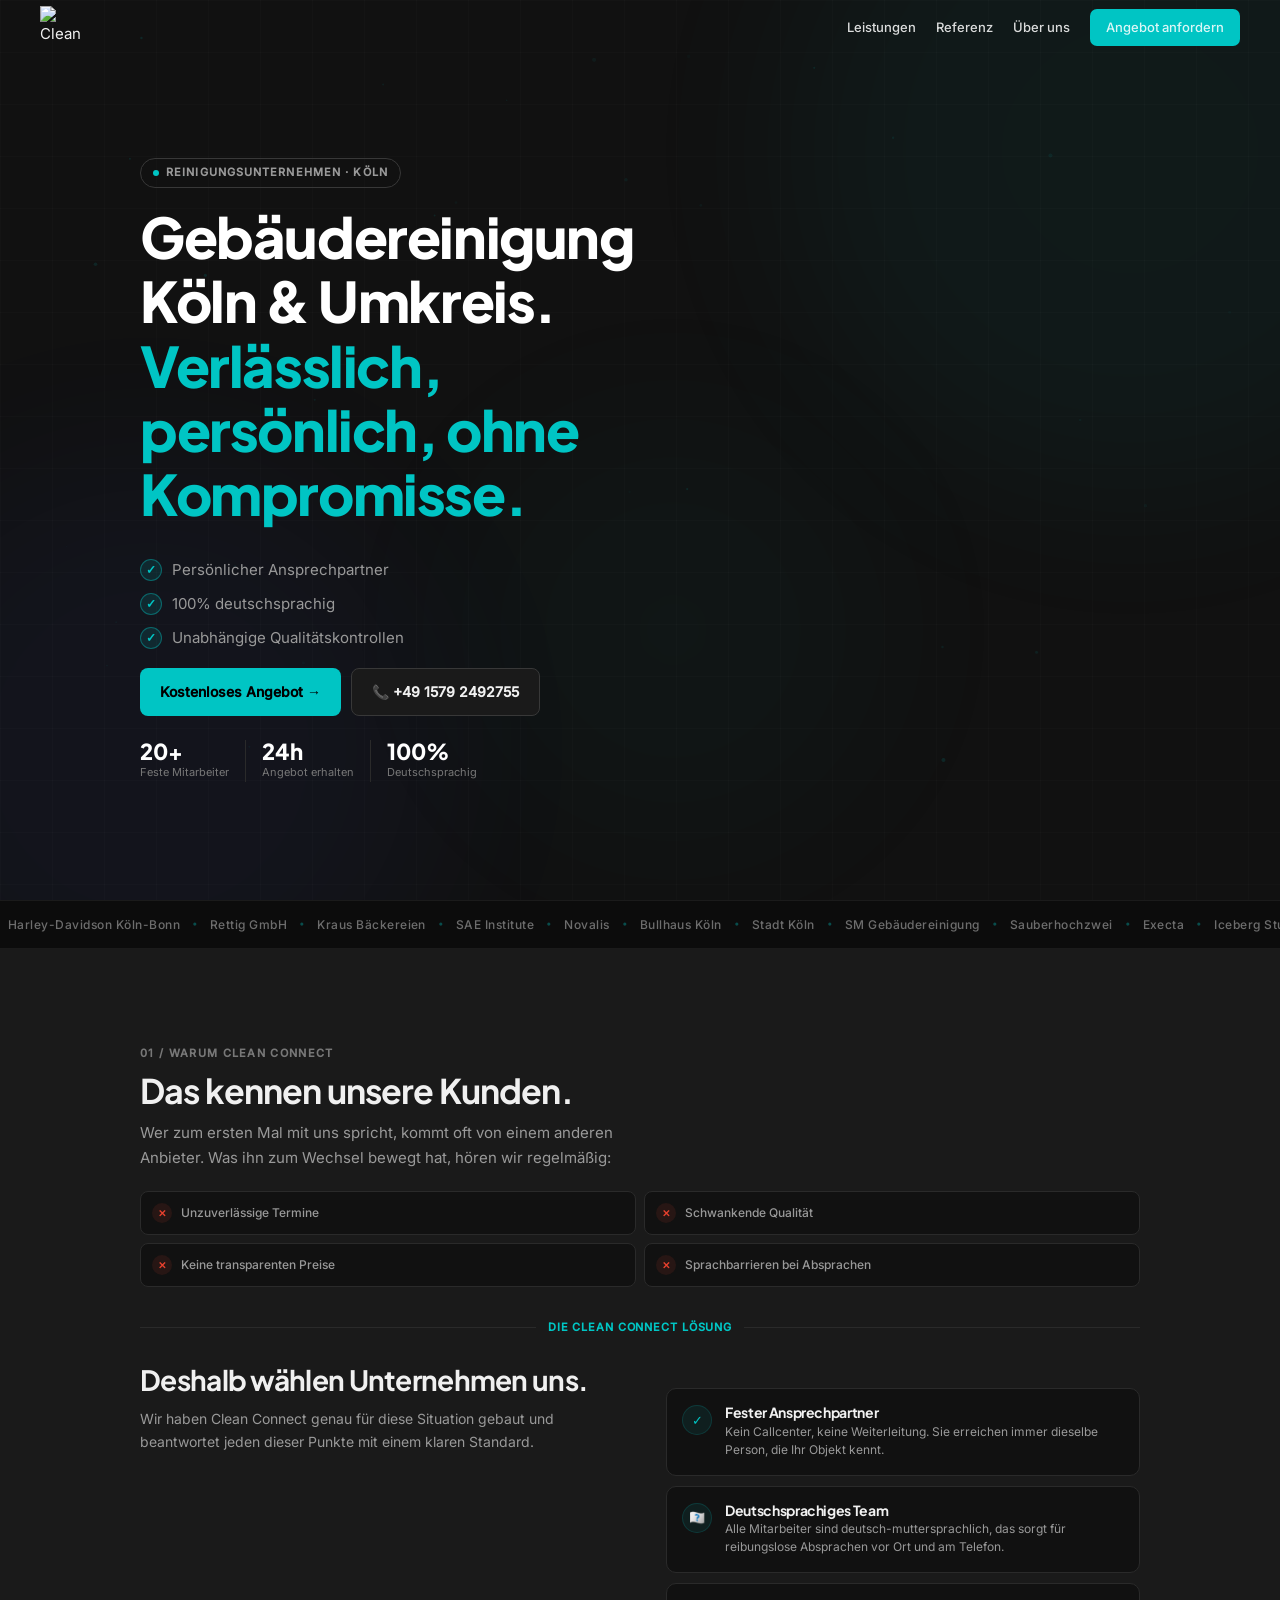
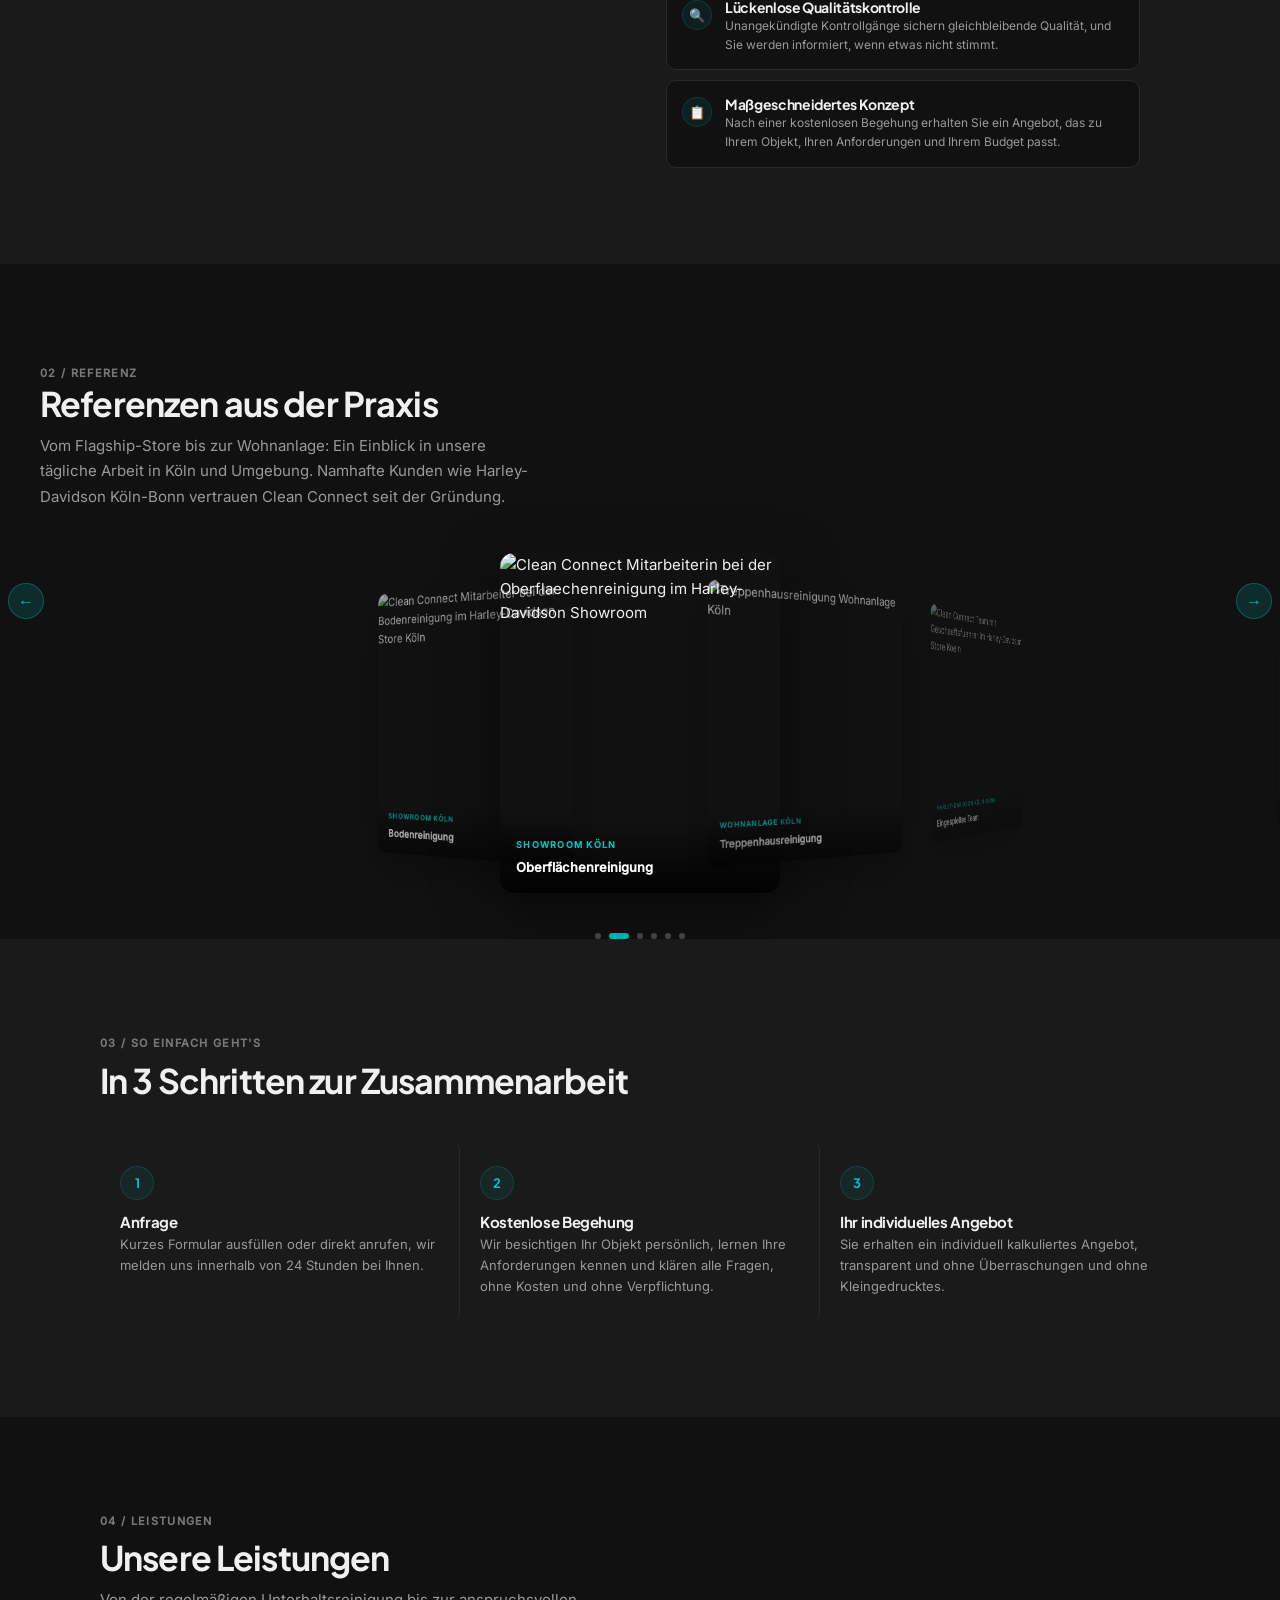
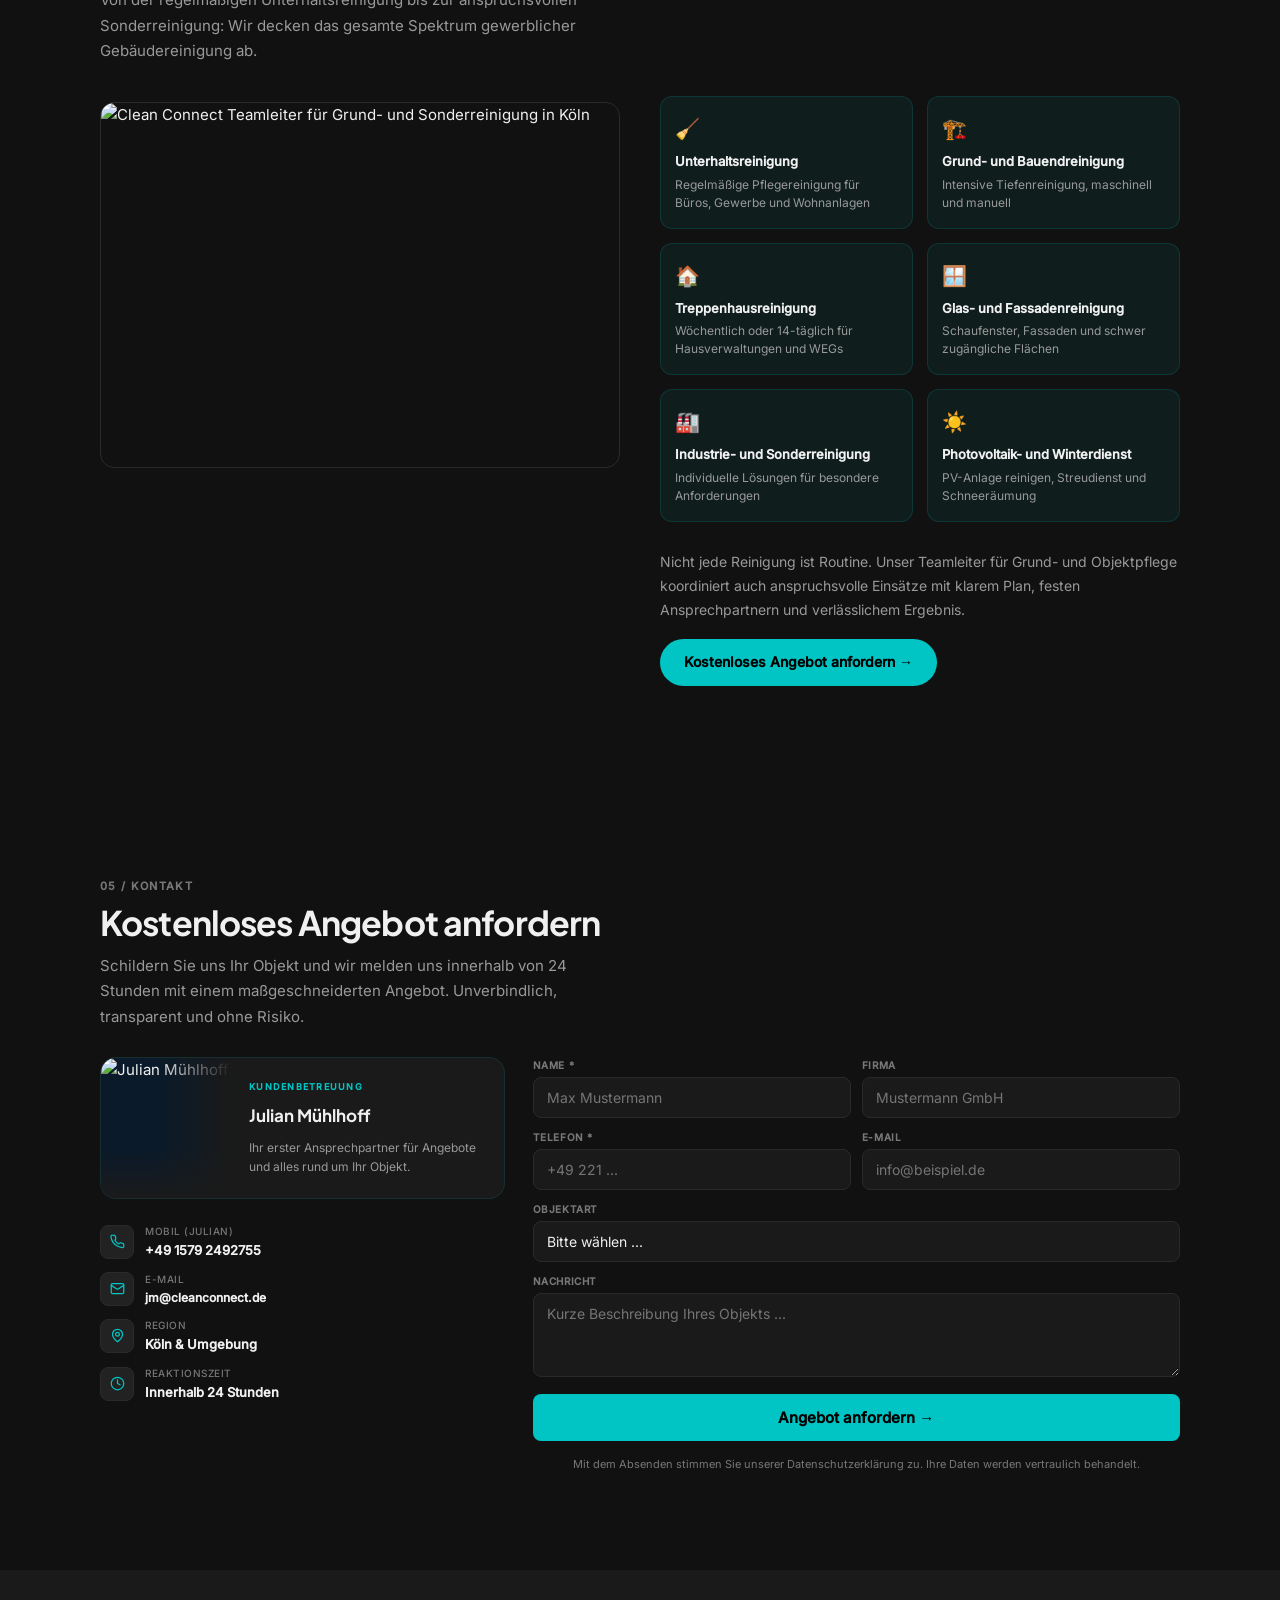
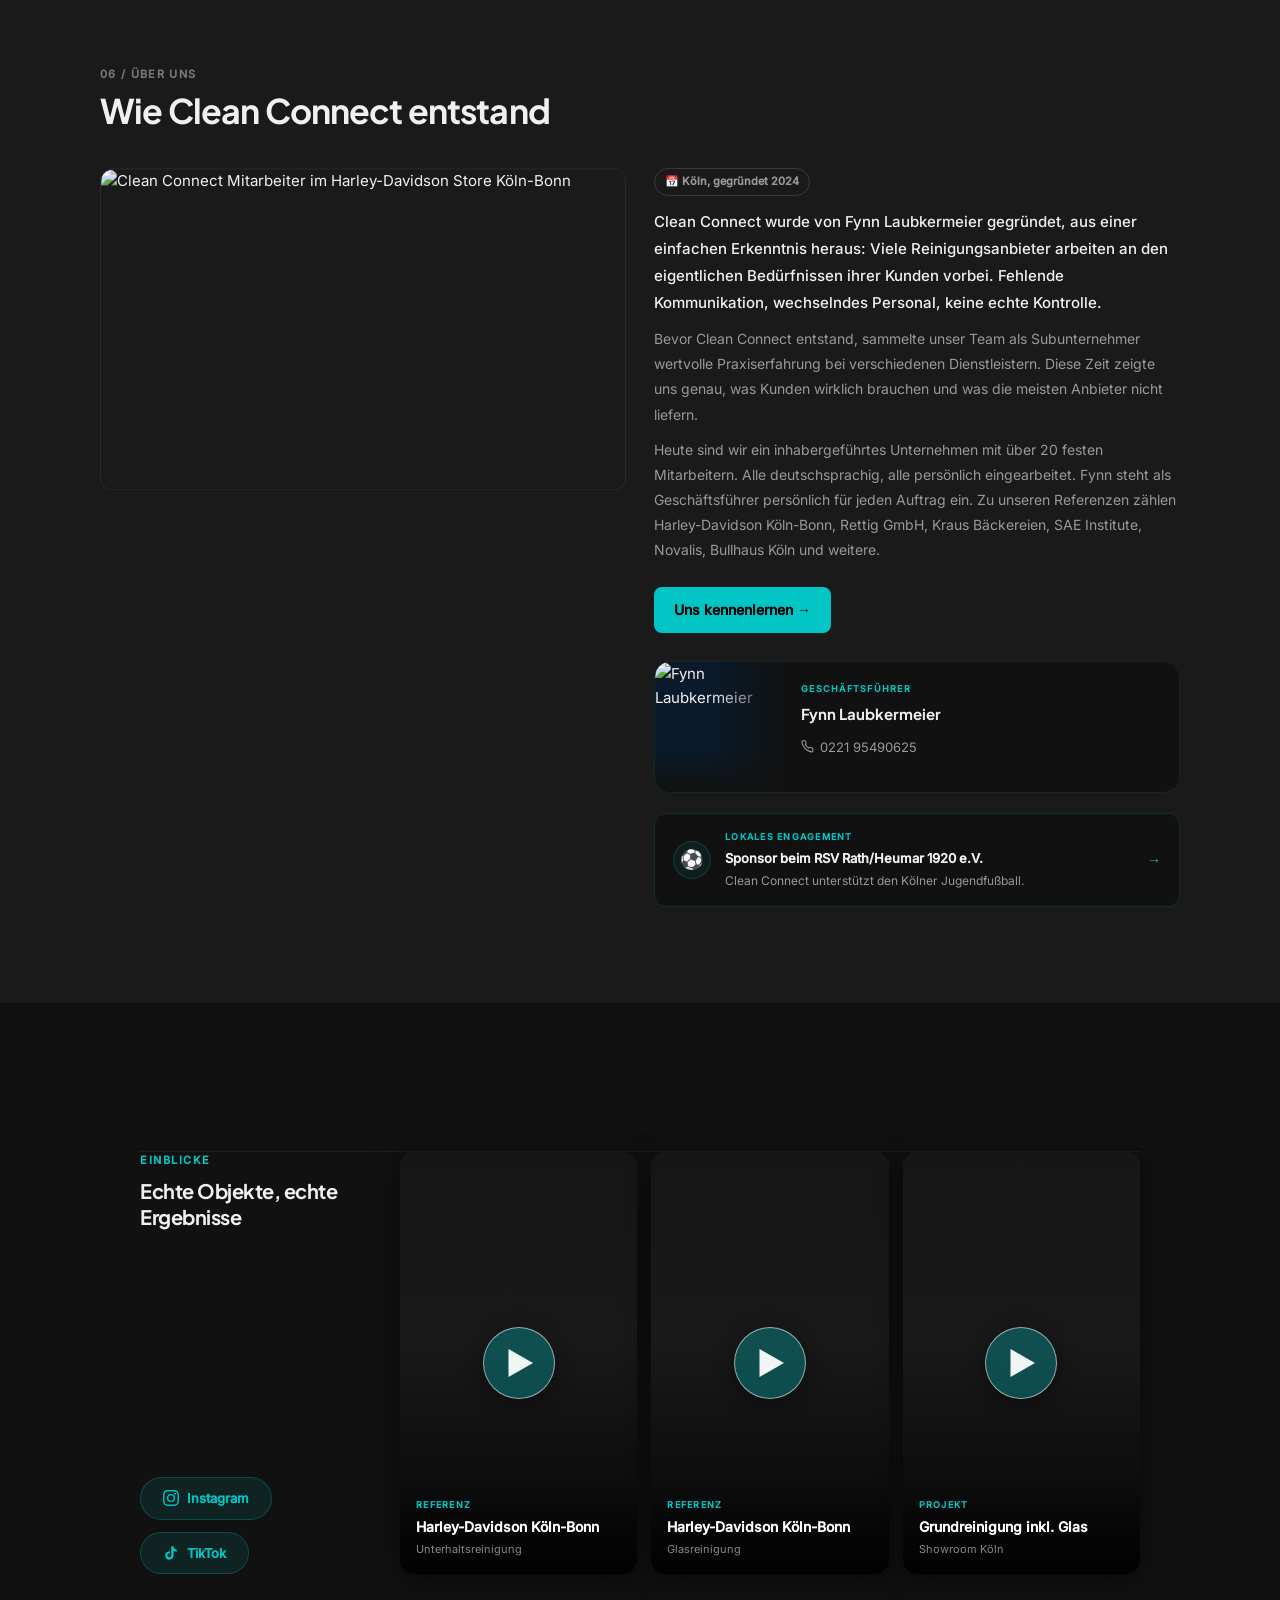
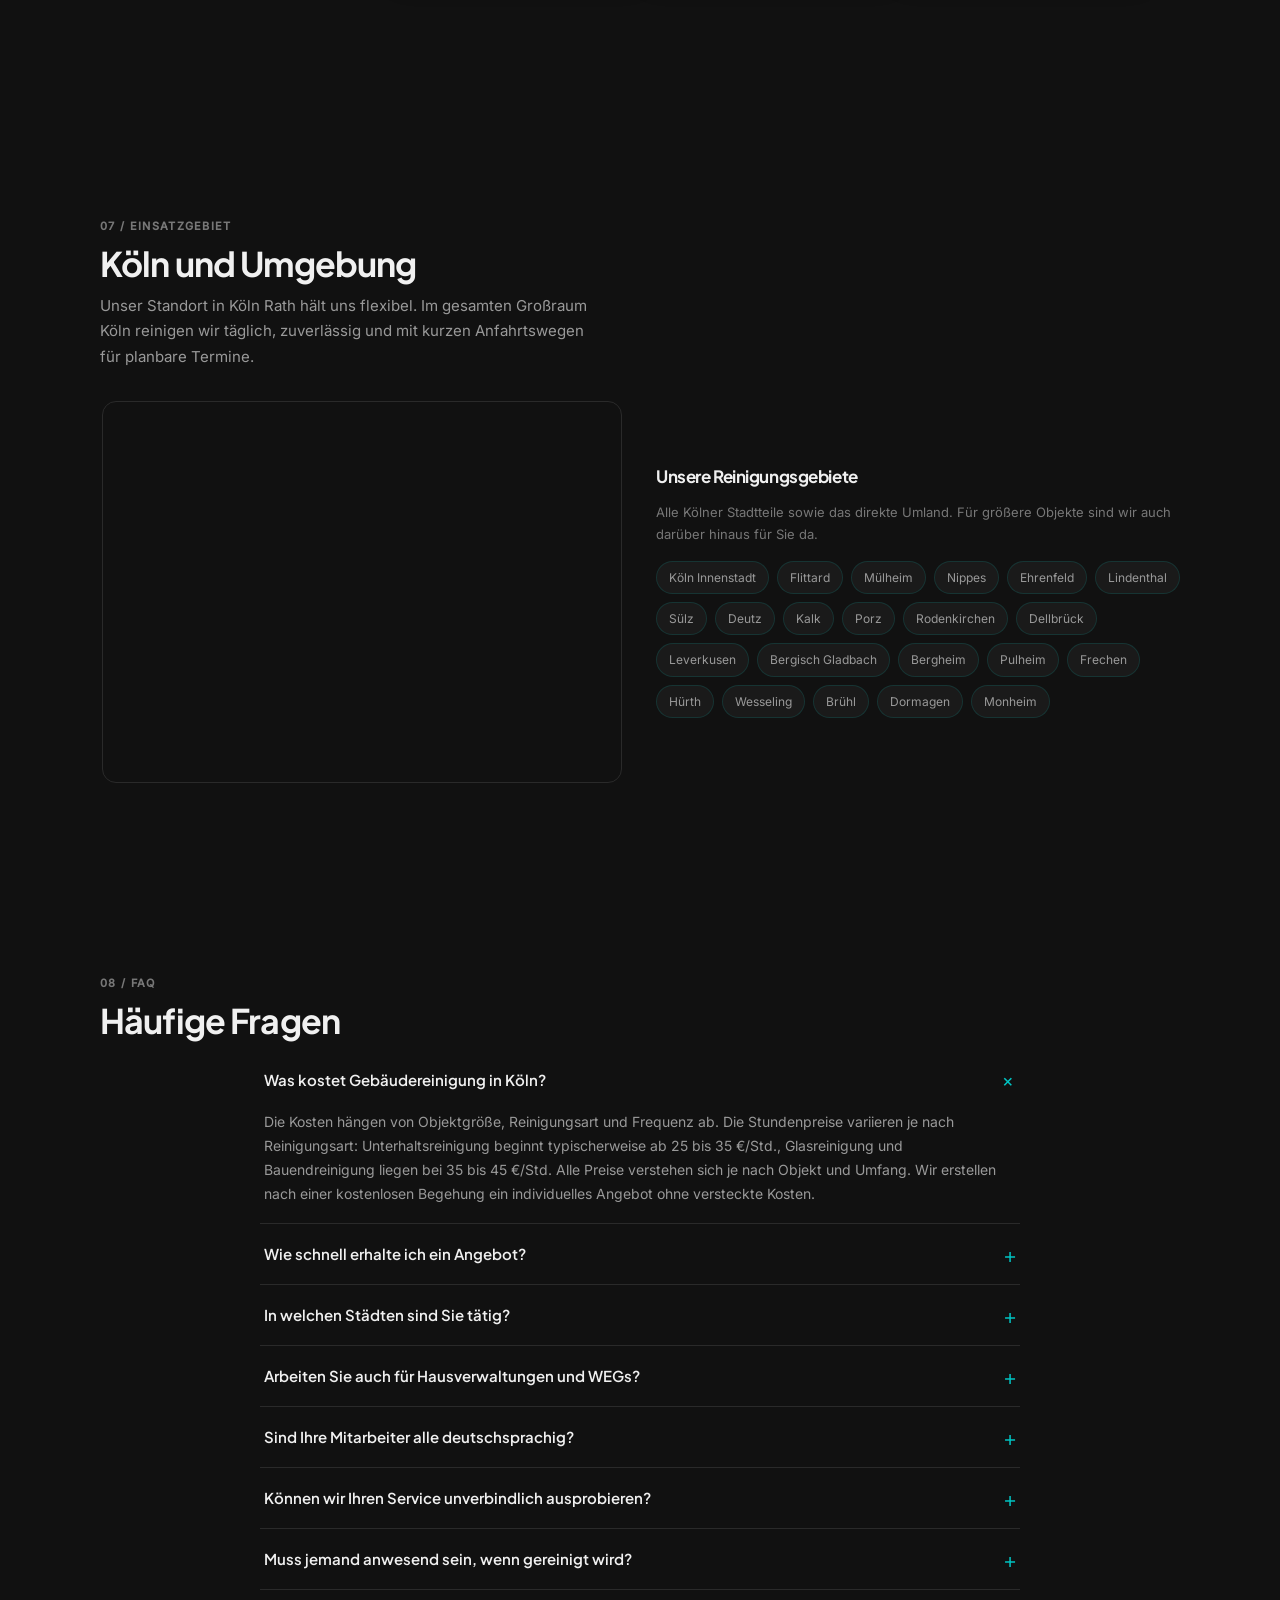
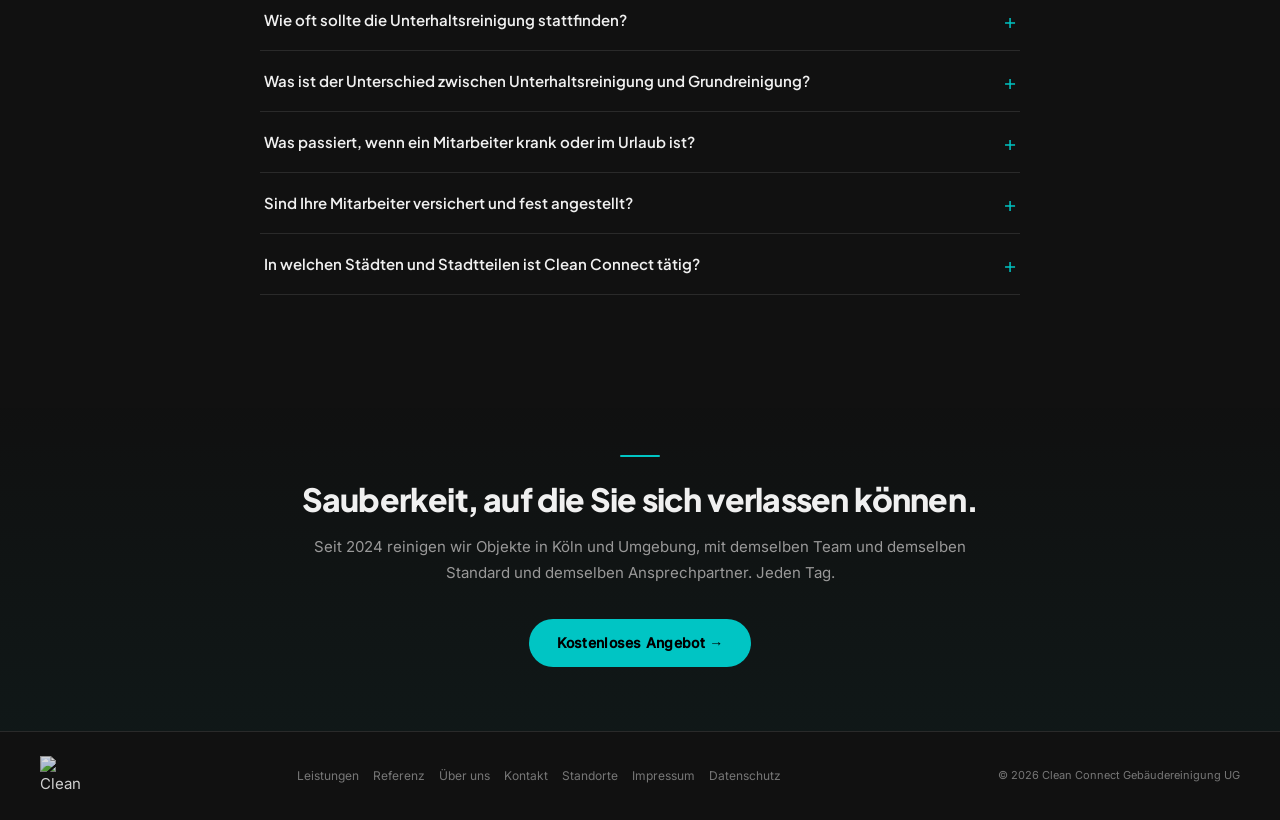
==== index.html @ c80fb4c4 "DSGVO-Fixes: Adressen, E-Mails, Google Fonts lokal, Maps, Cookie-Banner - Adresse vereinheitlicht: F" ====
<!DOCTYPE html>
<html lang="de-DE">
<head>
<meta charset="UTF-8">
<link rel="icon" type="image/x-icon" href="favicon.ico">
<link rel="icon" type="image/png" sizes="16x16" href="favicon-16x16.png">
<link rel="icon" type="image/png" sizes="32x32" href="favicon-32x32.png">
<link rel="icon" type="image/png" sizes="48x48" href="favicon-48x48.png">
<link rel="apple-touch-icon" sizes="180x180" href="apple-touch-icon.png">
<meta name="viewport" content="width=device-width, initial-scale=1.0, viewport-fit=cover">
<meta name="description" content="Gebäudereinigung in Köln und NRW für Hausverwaltungen, Büros und Gewerbeobjekte. Fester Ansprechpartner, 20+ Mitarbeiter, kostenloses Angebot in 24h.">
<meta name="keywords" content="Gebäudereinigung Köln, Reinigungsunternehmen NRW, Büroreinigung Köln, Hausverwaltung Reinigung, Treppenhausreinigung, Grundreinigung Köln, gewerbliche Reinigung NRW">
<script type="application/ld+json">
{
  "@context": "https://schema.org",
  "@graph": [
    {
      "@type": "LocalBusiness",
      "@id": "https://cleanconnect.de/#business",
      "name": "Clean Connect Gebäudereinigung UG",
      "alternateName": "Clean Connect Reinigungsdienst",
      "legalName": "Clean Connect Gebäudereinigung UG (haftungsbeschränkt)",
      "description": "Professionelle gewerbliche Gebäudereinigung in Köln und Umgebung. Spezialisiert auf Unterhaltsreinigung, Glasreinigung, Treppenhausreinigung und Grundreinigung für Hausverwaltungen, Büros und Gewerbeobjekte. 20+ deutschsprachige Mitarbeiter, persönlicher Ansprechpartner, dokumentierte Qualitätskontrolle.",
      "url": "https://cleanconnect.de/",
      "telephone": "+49-221-95490625",
      "email": "info@cleanconnect.de",
      "vatID": "DE369309039",
      "taxID": "218/5706/1994",
      "leiCode": "HRB 119725",
      "address": {
        "@type": "PostalAddress",
        "streetAddress": "Forststraße 33B",
        "addressLocality": "Köln",
        "postalCode": "51107",
        "addressRegion": "Nordrhein-Westfalen",
        "addressCountry": "DE"
      },
      "geo": {
        "@type": "GeoCoordinates",
        "latitude": 50.9333,
        "longitude": 7.0333
      },
      "areaServed": [
        {"@type": "City", "name": "Köln"},
        {"@type": "City", "name": "Leverkusen"},
        {"@type": "City", "name": "Pulheim"},
        {"@type": "City", "name": "Frechen"},
        {"@type": "City", "name": "Hürth"},
        {"@type": "City", "name": "Brühl"},
        {"@type": "City", "name": "Wesseling"},
        {"@type": "City", "name": "Bergisch Gladbach"},
        {"@type": "City", "name": "Troisdorf"},
        {"@type": "City", "name": "Bergheim"},
        {"@type": "City", "name": "Wuppertal"}
      ],
      "openingHoursSpecification": [
        {
          "@type": "OpeningHoursSpecification",
          "dayOfWeek": ["Monday","Tuesday","Wednesday","Thursday","Friday"],
          "opens": "07:00",
          "closes": "18:00"
        }
      ],
      "priceRange": "€€",
      "currenciesAccepted": "EUR",
      "paymentAccepted": "Rechnung, Überweisung",
      "founder": {
        "@type": "Person",
        "name": "Fynn Laubkermeier",
        "jobTitle": "Geschäftsführer"
      },
      "employee": {
        "@type": "Person",
        "name": "Julian Mühlhoff",
        "jobTitle": "Kundenbetreuung"
      },
      "numberOfEmployees": {"@type": "QuantitativeValue", "value": 20},
      "foundingDate": "2024",
      "hasOfferCatalog": {
        "@type": "OfferCatalog",
        "name": "Leistungen",
        "itemListElement": [
          {"@type": "Offer", "itemOffered": {"@type": "Service", "name": "Unterhaltsreinigung", "description": "Regelmäßige Pflegereinigung für Büros, Gewerbe und Wohnanlagen"}},
          {"@type": "Offer", "itemOffered": {"@type": "Service", "name": "Glasreinigung", "description": "Professionelle Fenster- und Glasreinigung für Showrooms und Büros"}},
          {"@type": "Offer", "itemOffered": {"@type": "Service", "name": "Treppenhausreinigung", "description": "Zuverlässige Treppenhausreinigung für Hausverwaltungen und WEGs"}},
          {"@type": "Offer", "itemOffered": {"@type": "Service", "name": "Grundreinigung", "description": "Intensive Tiefenreinigung für Böden und schwer erreichbare Bereiche"}},
          {"@type": "Offer", "itemOffered": {"@type": "Service", "name": "Bauendreinigung", "description": "Professionelle Bauabschlussreinigung nach Renovierungsarbeiten"}},
          {"@type": "Offer", "itemOffered": {"@type": "Service", "name": "Winterdienst", "description": "Pünktliche Schneeräumung und Streuung für Gehwege und Parkplätze"}}
        ]
      },
      "sameAs": [
        "https://www.instagram.com/cleanconnect_koeln/"
      ],
      "keywords": "Gebäudereinigung Köln, Unterhaltsreinigung Köln, Glasreinigung Köln, Treppenhausreinigung Köln, Reinigungsunternehmen Köln, Büroreinigung Köln, Grundreinigung Köln, Hausverwaltung Reinigung Köln"
    },
    {
      "@type": "WebSite",
      "@id": "https://cleanconnect.de/#website",
      "url": "https://cleanconnect.de/",
      "name": "Clean Connect Gebäudereinigung",
      "description": "Professionelle Gebäudereinigung in Köln und Umgebung",
      "publisher": {"@id": "https://cleanconnect.de/#business"},
      "inLanguage": "de-DE"
    }
  ]
}
</script>

  <title>Gebäudereinigung Köln | Clean Connect</title>
  <meta name="author" content="Clean Connect Gebäudereinigung UG">
  <meta name="robots" content="index, follow, max-image-preview:large, max-snippet:-1, max-video-preview:-1">
  <link rel="canonical" href="https://cleanconnect.de/">

  <meta property="og:type" content="website">
  <meta property="og:url" content="https://cleanconnect.de/">
  <meta property="og:title" content="Gebäudereinigung Köln & Umkreis | Clean Connect">
  <meta property="og:description" content="Professionelle Gebäudereinigung in Köln. Unterhaltsreinigung, Glasreinigung, Treppenhausreinigung. 20+ Mitarbeiter, 100% deutschsprachig. Jetzt kostenloses Angebot anfordern.">
  <meta property="og:locale" content="de_DE">
  <meta property="og:site_name" content="Clean Connect Gebäudereinigung">
  <meta property="og:image" content="https://cleanconnect.de/og-image.jpg">
  <meta property="og:image:width" content="1400">
  <meta property="og:image:height" content="787">

  <meta name="twitter:card" content="summary_large_image">
  <meta name="twitter:title" content="Gebäudereinigung Köln | Clean Connect">
  <meta name="twitter:description" content="Professionelle Gebäudereinigung in Köln & Umkreis. Kostenloses Angebot in 24h.">
  <meta name="twitter:image" content="https://cleanconnect.de/og-image.jpg">

  <meta name="geo.region" content="DE-NW">
  <meta name="geo.placename" content="Köln">
  <meta name="geo.position" content="50.9333;7.0333">
  <meta name="ICBM" content="50.9333, 7.0333">

      <link rel="preconnect" href="https://www.instagram.com">
  <link rel="dns-prefetch" href="https://www.instagram.com">
  <meta name="theme-color" content="#00C5C4">
  <meta name="apple-mobile-web-app-capable" content="yes">
  <meta name="apple-mobile-web-app-status-bar-style" content="black-translucent">
<link rel="stylesheet" href="/fonts/local-fonts.css">
<style>
*,*::before,*::after{box-sizing:border-box;margin:0;padding:0}
:root{
  --bg:#111;--s1:#1a1a1a;--s2:#222;
  --br:#2a2a2a;--br2:#383838;
  --teal:#00C5C4;--tg:rgba(0,197,196,.16);--td:rgba(0,197,196,.08);
  --red:#e8412e;--tx:#f0f0f0;--mu:#777;--mu2:#999;
}
html{scroll-behavior:smooth;-webkit-text-size-adjust:100%}
body{background:#111;color:var(--tx);font-family:'Inter',sans-serif;font-size:15px;line-height:1.6;overflow-x:hidden}
h1,h2,h3,h4{font-family:'Plus Jakarta Sans',sans-serif;line-height:1.15;letter-spacing:-.025em}
a{color:inherit;text-decoration:none} img{display:block;max-width:100%}
button{cursor:pointer;font-family:inherit;border:none}

/* ══ ANIMATED BACKGROUND ════════════ */
.bg-canvas{position:fixed;inset:0;pointer-events:none;z-index:0;overflow:hidden}
.blob{position:absolute;border-radius:50%;filter:blur(90px);opacity:.05;will-change:transform}
.blob1{width:700px;height:700px;background:var(--teal);top:-200px;right:-200px;animation:blob1move 22s ease-in-out infinite}
.blob2{width:600px;height:600px;background:#4060ff;bottom:-150px;left:-150px;animation:blob1move 28s ease-in-out infinite reverse;animation-delay:-10s}
.blob3{width:450px;height:450px;background:var(--teal);top:45%;left:35%;animation:blob1move 19s ease-in-out infinite;animation-delay:-6s;opacity:.03}
@keyframes blob1move{0%,100%{transform:translate(0,0) scale(1)}33%{transform:translate(50px,-40px) scale(1.1)}66%{transform:translate(-30px,50px) scale(.92)}}
/* Scroll-reactive grid */
.bg-grid{position:fixed;inset:0;pointer-events:none;z-index:0;
  background-image:linear-gradient(rgba(255,255,255,.02) 1px,transparent 1px),linear-gradient(90deg,rgba(255,255,255,.02) 1px,transparent 1px);
  background-size:52px 52px;
  will-change:background-position;
  opacity:.8;
  animation:gridFloat 12s ease-in-out infinite}
@keyframes gridFloat{0%,100%{background-position:0 0}50%{background-position:4px 4px}}

/* Canvas particles */
#pcanvas{position:fixed;inset:0;pointer-events:none;z-index:0;opacity:.3}

/* ══ SCROLL PROGRESS ════════════════ */
#prog{position:fixed;top:0;left:0;height:2px;background:var(--teal);width:0%;z-index:400;box-shadow:0 0 8px var(--teal);transition:width .05s}

/* ══ SCROLL ANIMATIONS ══════════════ */
/* Line reveal: text slides up from mask */
.lw{overflow:hidden;display:block}
.lw>*{display:block;transform:translateY(110%);transition:transform .9s cubic-bezier(.16,1,.3,1)}
.lw.in>*{transform:translateY(0)}
.lw.in>*:nth-child(2){transition-delay:.08s}

/* Fade up */
.fu{opacity:1;transform:none;transition:opacity .7s cubic-bezier(.16,1,.3,1),transform .7s cubic-bezier(.16,1,.3,1)}
.fu.in{opacity:1;transform:none}
.fu.d1{transition-delay:.1s}.fu.d2{transition-delay:.2s}.fu.d3{transition-delay:.3s}.fu.d4{transition-delay:.4s}
/* Fallback: wenn JS nicht lädt, alles sichtbar */
@media(prefers-reduced-motion:reduce){.fu,.fl,.fr2,.fsc,.stg>*,.word-reveal .word{opacity:1!important;transform:none!important}}

/* Slide from sides */
.fl{opacity:1;transform:none;transition:opacity .8s cubic-bezier(.16,1,.3,1),transform .8s cubic-bezier(.16,1,.3,1)}
.fr2{opacity:1;transform:none;transition:opacity .8s cubic-bezier(.16,1,.3,1),transform .8s cubic-bezier(.16,1,.3,1)}
.fl.in,.fr2.in{opacity:1;transform:none}
.fr2.d1{transition-delay:.12s}

/* Scale in */
.fsc{opacity:1;transform:none;transition:opacity .7s ease,transform .7s cubic-bezier(.16,1,.3,1)}
.fsc.in{opacity:1;transform:scale(1)}

/* Clip-path reveal (bottom→top) */
.clip-r{clip-path:inset(0 0 100% 0);transition:clip-path .9s cubic-bezier(.16,1,.3,1)}
.clip-r.in{clip-path:inset(0 0 0% 0)}
.clip-r.d1{transition-delay:.1s}.clip-r.d2{transition-delay:.2s}.clip-r.d3{transition-delay:.3s}

/* Stagger grid children */
.stg>*{opacity:1;transform:none;transition:opacity .5s ease,transform .5s ease}
.stg.in>*{opacity:1;transform:none}
.stg.in>*:nth-child(1){transition-delay:.03s}.stg.in>*:nth-child(2){transition-delay:.10s}
.stg.in>*:nth-child(3){transition-delay:.17s}.stg.in>*:nth-child(4){transition-delay:.24s}
.stg.in>*:nth-child(5){transition-delay:.31s}.stg.in>*:nth-child(6){transition-delay:.38s}

/* Word-split headline (JS does the splitting) */
.word-reveal .word{display:inline-block;opacity:1;transform:none;transition:opacity .5s ease,transform .5s cubic-bezier(.16,1,.3,1)}
.word-reveal.in .word{opacity:1;transform:none}

/* Number spin-in for process steps */
@keyframes spinIn{from{transform:rotate(-180deg) scale(.5);opacity:0}to{transform:rotate(0) scale(1);opacity:1}}
.proc-num-anim{animation:spinIn .6s cubic-bezier(.34,1.56,.64,1) both}

/* ══ NAV ════════════════════════════ */
nav{position:fixed;top:0;left:0;right:0;z-index:200;height:56px;padding:0 20px;display:flex;align-items:center;justify-content:space-between;border-bottom:1px solid transparent;transition:background .35s,border-color .35s,backdrop-filter .35s}
nav.s{background:rgba(17,17,17,.93);backdrop-filter:blur(20px);-webkit-backdrop-filter:blur(20px);border-color:var(--br)}
.nl img{height:52px;width:auto}
.nls{display:flex;align-items:center;gap:20px}
.nls a{font-size:13px;font-weight:500;color:rgba(255,255,255,.85);transition:color .2s}
.nls a:hover{color:#fff}
.nc{background:var(--teal);color:#000;font-weight:700;font-size:13px;padding:8px 16px;border-radius:7px;transition:opacity .2s,transform .15s}
.nc:hover{opacity:.88;transform:translateY(-1px)}
.ham{display:none;flex-direction:column;gap:5px;padding:4px}
.ham span{display:block;width:21px;height:2px;background:var(--tx);border-radius:2px;transition:transform .3s,opacity .3s}
.ham.o span:nth-child(1){transform:translateY(7px) rotate(45deg)}
.ham.o span:nth-child(2){opacity:0}
.ham.o span:nth-child(3){transform:translateY(-7px) rotate(-45deg)}
.mm{display:none;position:fixed;inset:0;background:rgba(17,17,17,.98);z-index:199;flex-direction:column;align-items:center;justify-content:center;gap:26px}
.mm.o{display:flex}
.mm a{font-family:'Plus Jakarta Sans',sans-serif;font-size:22px;font-weight:700;color:var(--mu)}
.mm .mc{background:var(--teal);color:#000;padding:12px 30px;border-radius:8px;font-size:16px}
@media(max-width:767px){.nls{display:none}.ham{display:flex}}
@media(min-width:768px){nav{padding:0 40px}.nls{display:flex}.ham{display:none}}

/* ══ HERO ═══════════════════════════ */
.hero{position:relative;z-index:1;min-height:100svh;display:flex;align-items:center;padding-top:56px;overflow:hidden}
.hero-in{max-width:1080px;margin:0 auto;padding:36px 20px 52px;display:grid;gap:36px;width:100%;align-items:center}
.hlabel{display:inline-flex;align-items:center;gap:7px;border:1px solid var(--br2);color:var(--mu2);font-size:11px;font-weight:600;letter-spacing:.1em;text-transform:uppercase;padding:5px 12px;border-radius:100px;margin-bottom:16px}
.hldot{width:6px;height:6px;border-radius:50%;background:var(--teal);animation:pulse 2s ease infinite;flex-shrink:0}
@keyframes pulse{0%,100%{opacity:1;transform:scale(1)}50%{opacity:.3;transform:scale(1.6)}}
.hero-text h1{font-size:clamp(26px,4.8vw,56px);font-weight:800;color:#fff;margin-bottom:14px;max-width:560px}
.hero-text h1 em{font-style:normal;color:var(--teal)}
.hero-text p{font-size:clamp(14px,1.5vw,16px);color:var(--mu2);max-width:440px;margin-bottom:24px;line-height:1.75}
.hbtns{display:flex;gap:10px;flex-wrap:wrap}
.hchecks{display:flex;flex-direction:column;gap:10px;margin:18px 0}
.hcheck{display:flex;align-items:center;gap:10px;font-size:15px;color:var(--mu2)}
.hcheck-ic{display:flex;align-items:center;justify-content:center;width:22px;height:22px;min-width:22px;border-radius:50%;background:rgba(0,197,196,.12);border:1px solid rgba(0,197,196,.4);color:#00c5c4;font-size:12px;font-weight:700}
.btn{display:inline-flex;align-items:center;gap:7px;font-family:inherit;font-weight:600;font-size:14px;padding:12px 20px;border-radius:8px;border:none;transition:transform .2s,opacity .2s,box-shadow .2s}
.btn:active{transform:scale(.97)}
.btn-p{background:var(--teal);color:#000}
.btn-p:hover{transform:translateY(-1px);box-shadow:0 6px 24px rgba(0,197,196,.3)}
.btn-g{background:var(--s1);color:var(--tx);border:1px solid var(--br2)}
.btn-g:hover{background:var(--s2)}
.hstats{display:flex;gap:0;margin-top:24px}
.hstat{padding:0 16px 0 0;margin:0 16px 0 0;border-right:1px solid var(--br)}
.hstat:last-child{border:none;margin:0}
.hstat-n{font-family:'Plus Jakarta Sans',sans-serif;font-size:22px;font-weight:800;color:#fff;line-height:1}
.hstat-l{font-size:11px;color:var(--mu);margin-top:2px}
.hphoto{border-radius:14px;overflow:hidden;border:1px solid var(--br);position:relative;will-change:transform}
.hphoto::after{content:"";position:absolute;inset:0;background:linear-gradient(160deg,rgba(17,17,17,.15) 0%,rgba(17,17,17,.05) 40%,rgba(17,17,17,.55) 100%);pointer-events:none;z-index:1}
.hphoto img{width:100%;display:block;height:260px;object-fit:cover;object-position:center 40%;transition:transform .8s cubic-bezier(.16,1,.3,1)}
.hphoto:hover img{transform:scale(1.02)}
.hptag{position:absolute;bottom:12px;left:12px;z-index:2;background:rgba(17,17,17,.82);backdrop-filter:blur(8px);border:1px solid var(--br2);border-radius:100px;padding:5px 11px;font-size:11px;font-weight:600;color:var(--mu2)}
@media(min-width:768px){.hero-in{grid-template-columns:1fr 1fr;padding:56px 40px 72px}.hphoto img{height:500px;object-position:center 22%}}

/* ══ TRUST ══════════════════════════ */
.trust{position:relative;z-index:1;border-top:1px solid var(--br);border-bottom:1px solid var(--br);background:var(--s1);padding:14px 20px;display:flex;align-items:center;gap:14px;overflow-x:auto;white-space:nowrap}
.trust::-webkit-scrollbar{display:none}
.tl{font-size:10px;font-weight:600;letter-spacing:.1em;text-transform:uppercase;color:var(--mu);flex-shrink:0}
.tsep{width:1px;height:14px;background:var(--br2);flex-shrink:0}
.ti{display:inline-flex;align-items:center;gap:7px;flex-shrink:0;font-size:12px;font-weight:500;color:var(--mu2)}
.ti::before{content:'';width:5px;height:5px;border-radius:50%;background:var(--teal);flex-shrink:0}

/* ══ SECTIONS ═══════════════════════ */
.sec{position:relative;z-index:1;padding:76px 20px}
.wrap{max-width:1080px;margin:0 auto}
.snum{font-size:11px;font-weight:600;letter-spacing:.12em;text-transform:uppercase;color:var(--mu);margin-bottom:8px}
.sh{font-size:clamp(22px,3vw,34px);font-weight:700;margin-bottom:10px}
.sp{font-size:15px;color:var(--mu2);max-width:500px;line-height:1.7}
@media(min-width:768px){.sec{padding:96px 40px}}

/* ── FAQ ══════════════════════════════════ */
.faq-list{display:flex;flex-direction:column;gap:0}
.faq-item{border-bottom:1px solid var(--br);padding:0}
.faq-item summary{padding:18px 4px;font-family:'Plus Jakarta Sans',sans-serif;font-size:15px;font-weight:600;cursor:pointer;list-style:none;display:flex;justify-content:space-between;align-items:center;gap:16px}
.faq-item summary::after{content:'+';font-size:20px;color:var(--teal);flex-shrink:0;transition:transform .25s;font-weight:300;line-height:1}
.faq-item[open] summary::after{transform:rotate(45deg)}
.faq-item p{padding:0 4px 18px;color:var(--mu2);line-height:1.7;font-size:14px}
.faq-item summary::-webkit-details-marker{display:none}

/* BENTO Lucide icon styling */
.bento{display:grid;grid-template-columns:1fr 1fr;gap:2px;margin-top:32px}
.bc{background:var(--s1);padding:22px 18px;border:1px solid var(--br);position:relative;overflow:hidden;transition:background .25s,border-color .25s,transform .15s}
.bc::after{content:'';position:absolute;top:0;left:0;right:0;height:1px;background:linear-gradient(90deg,var(--teal),transparent);transform:scaleX(0);transform-origin:left;transition:transform .4s cubic-bezier(.16,1,.3,1)}
.bc:hover{background:var(--s2);border-color:var(--br2)}
@media(hover:none){.bc.active{background:var(--s2);border-color:var(--br2)}.bc.active .bc-ico{color:var(--teal);transform:scale(1.08)}}
.bc:hover::after{transform:scaleX(1)}
.bc-n{position:absolute;top:13px;right:13px;font-size:11px;font-weight:600;color:var(--br2);font-family:'Plus Jakarta Sans',sans-serif}
/* Lucide icon in card */
.bc .ic{width:28px;height:28px;stroke:var(--teal);stroke-width:1.6;fill:none;margin-bottom:14px;display:block;transition:transform .3s cubic-bezier(.34,1.56,.64,1)}
.bc:hover .ic{transform:scale(1.15) rotate(-5deg)}
.bc h3{font-size:14px;font-weight:700;margin-bottom:5px}
.bc p{font-size:12px;color:var(--mu);line-height:1.6}
@media(min-width:680px){.bento{grid-template-columns:repeat(3,1fr)}}

/* ══ WARUM ══════════════════════════ */
#warum{background:var(--s1)}
.wi{max-width:1080px;margin:0 auto;padding:76px 20px}
.pain{display:grid;grid-template-columns:1fr 1fr;gap:8px;margin-top:20px;margin-bottom:32px}
.pi2{display:flex;align-items:center;gap:9px;padding:11px;border:1px solid var(--br);border-radius:8px;background:var(--bg);transition:border-color .2s,transform .2s}
.pi2:hover{border-color:rgba(232,65,46,.3);transform:translateX(2px)}
.px2{width:20px;height:20px;flex-shrink:0;border-radius:50%;background:rgba(232,65,46,.1);display:flex;align-items:center;justify-content:center;color:var(--red);font-size:10px;font-weight:700}
.pi2 span{font-size:12px;font-weight:500;color:var(--mu2)}
.sdiv{display:flex;align-items:center;gap:12px;font-size:11px;font-weight:600;letter-spacing:.08em;text-transform:uppercase;color:var(--teal);margin-bottom:28px}
.sdiv::before,.sdiv::after{content:'';flex:1;height:1px;background:var(--br)}
.slayout{display:grid;gap:28px}
.sleft h3{font-size:clamp(20px,2.5vw,28px);font-weight:700;margin-bottom:10px}
.sleft p{font-size:14px;color:var(--mu2);line-height:1.7}
.sitems{display:flex;flex-direction:column;gap:10px;margin-top:24px}
.sitem{padding:15px;border:1px solid var(--br);border-radius:10px;background:var(--bg);display:flex;gap:13px;align-items:flex-start;transition:border-color .25s,background .25s,transform .2s}
.sitem:hover{border-color:var(--tg);background:rgba(0,197,196,.03);transform:translateX(3px)}
.sc{width:30px;height:30px;flex-shrink:0;margin-top:1px;border-radius:50%;background:var(--td);border:1px solid var(--tg);display:flex;align-items:center;justify-content:center;color:var(--teal);font-size:13px}
.sitem h4{font-size:14px;font-weight:700;margin-bottom:2px}
.sitem p{font-size:12px;color:var(--mu2);line-height:1.55}
@media(min-width:900px){.slayout{grid-template-columns:1fr 1fr;gap:52px;align-items:start}.sleft{position:sticky;top:92px}}
@media(min-width:768px){.wi{padding:96px 40px}}

/* ══ REFERENZ ═══════════════════════ */
#ref{position:relative;z-index:1;background:var(--bg);padding:76px 0 0}
.rh{padding:0 20px;margin-bottom:24px}
.rbadge{display:inline-flex;align-items:center;gap:6px;border:1px solid rgba(232,65,46,.22);color:#e8412e;font-size:10px;font-weight:600;letter-spacing:.1em;text-transform:uppercase;padding:4px 11px;border-radius:100px;margin-bottom:10px}
.pg{display:grid;grid-template-columns:1fr 1fr;gap:2px}
.pitem{overflow:hidden;position:relative}
.pitem img{width:100%;object-fit:cover;aspect-ratio:3/4;display:block;transition:transform .6s cubic-bezier(.16,1,.3,1)}
.pitem:hover img{transform:scale(1.05)}
.pitem.wide{grid-column:span 2}
.pitem.wide img{aspect-ratio:16/9}
@media(min-width:680px){.pg{grid-template-columns:repeat(3,1fr)}.pitem.wide{grid-column:span 1}.pitem.wide img{aspect-ratio:3/4}}
@media(min-width:768px){#ref{padding-top:96px}.rh{padding:0 40px}}

/* ══ PROZESS ════════════════════════ */
#prozess{background:var(--s1)}
.proc{display:grid;gap:0;margin-top:32px}
.pstep{display:flex;gap:16px;padding:20px 8px;border-bottom:1px solid var(--br);transition:background .2s;border-radius:8px}
.pstep:last-child{border-bottom:none}
.pstep:hover{background:rgba(255,255,255,.025)}
.pn{width:34px;height:34px;border-radius:50%;flex-shrink:0;background:var(--td);border:1px solid var(--tg);color:var(--teal);font-family:'Plus Jakarta Sans',sans-serif;font-weight:700;font-size:13px;display:flex;align-items:center;justify-content:center;transition:background .25s,transform .25s}
.pstep:hover .pn{background:var(--teal);color:#000;transform:scale(1.1)}
.pstep h3{font-size:15px;font-weight:700;margin-bottom:4px}
.pstep p{font-size:13px;color:var(--mu2);line-height:1.6}
@media(min-width:680px){.proc{grid-template-columns:repeat(3,1fr)}.pstep{flex-direction:column;gap:13px;border-bottom:none;border-right:1px solid var(--br);padding:24px 20px}.pstep:last-child{border-right:none}}

.team-grid{display:grid;gap:2px;margin-top:32px}
.tcard{border:1px solid var(--br);overflow:hidden;border-radius:0;position:relative;background:var(--s1);transition:border-color .25s}
.tcard:first-child{border-radius:12px 12px 0 0}
.tcard:last-child{border-radius:0 0 12px 12px}
.tcard:hover{border-color:var(--br2)}
.tcard-inner{display:flex;gap:0;align-items:stretch;min-height:180px}
.tcard-photo{width:42%;flex-shrink:0;overflow:hidden;position:relative}
.tcard-photo img{width:100%;height:100%;object-fit:cover;object-position:center top;display:block;transition:transform .5s cubic-bezier(.16,1,.3,1)}
.tcard:hover .tcard-photo img{transform:scale(1.04)}
.tcard-info{flex:1;padding:20px 18px;display:flex;flex-direction:column;justify-content:center;gap:4px}
.tcard-role{font-size:10px;font-weight:600;letter-spacing:.1em;text-transform:uppercase;color:var(--teal);margin-bottom:4px}
.tcard-name{font-family:'Plus Jakarta Sans',sans-serif;font-size:17px;font-weight:700}
.tcard-desc{font-size:12px;color:var(--mu2);line-height:1.55;margin-top:4px}
/* Julian card: white photo bg */
.tcard.julian .tcard-photo{background:#f5f5f5}
.tcard.julian .tcard-photo img{object-fit:contain;object-position:center bottom;padding:8px 6px 0}
/* Julian contact button */
.jtel{margin-top:10px;display:inline-flex;align-items:center;gap:6px;font-size:12px;font-weight:600;color:var(--teal);padding:7px 12px;border:1px solid var(--tg);border-radius:6px;background:var(--td);transition:background .2s;width:fit-content}
.jtel:hover{background:rgba(0,197,196,.14)}
.jtel .ic{width:13px;height:13px;stroke:var(--teal);stroke-width:2;flex-shrink:0}
@media(min-width:680px){
  .team-grid{grid-template-columns:1fr 1fr;gap:2px}
  .tcard:first-child{border-radius:12px 0 0 0}
  .tcard:nth-child(2){border-radius:0 12px 0 0}
  .tcard:last-child{border-radius:0}
  .tcard-photo{width:44%}
}

/* ══ STORY ═══════════════════════════ */
#story{position:relative;z-index:1;background:var(--s1)}
.sgrid{display:grid;gap:28px;margin-top:28px;align-items:start}
.simg{border-radius:12px;overflow:hidden;border:1px solid var(--br);will-change:transform;max-height:340px}
@media(min-width:680px){.simg{max-height:none}}
.simg img{width:100%;height:auto;max-height:280px;object-fit:cover;object-position:center top;display:block;transition:transform .6s cubic-bezier(.16,1,.3,1)}
.simg:hover img{transform:scale(1.03)}
.stag{display:inline-flex;align-items:center;gap:6px;border:1px solid var(--br2);color:var(--mu2);font-size:11px;font-weight:600;padding:4px 10px;border-radius:100px;margin-bottom:12px}
.scopy p{font-size:14px;color:var(--mu2);line-height:1.8;margin-bottom:10px}
.scopy p:first-of-type{font-size:15px;color:var(--tx);font-weight:500}
@media(min-width:680px){.sgrid{grid-template-columns:1fr 1fr}.simg img{height:100%;min-height:320px}}

/* ══ KONTAKT ═════════════════════════ */
#kontakt{background:var(--bg)}
.kgrid{display:grid;gap:28px;margin-top:28px}
.kinfo{display:flex;flex-direction:column;gap:0}
.cbs2{display:flex;flex-direction:column;gap:10px;margin-top:14px}
.cb2{display:flex;gap:11px;align-items:center}
.ci2{width:34px;height:34px;background:var(--s2);border:1px solid var(--br);border-radius:8px;display:flex;align-items:center;justify-content:center;flex-shrink:0}
.ci2 .ic{width:15px;height:15px;stroke:var(--teal);stroke-width:2}
.cl2{font-size:10px;color:var(--mu);margin-bottom:1px;letter-spacing:.05em;text-transform:uppercase;font-weight:500}
.cv2{font-size:13px;font-weight:600}
.kform{display:grid;gap:11px}
.frow{display:grid;gap:11px}
@media(min-width:480px){.frow{grid-template-columns:1fr 1fr}}
.ffield{display:flex;flex-direction:column;gap:4px}
.ffield label{font-size:10px;font-weight:600;color:var(--mu);letter-spacing:.06em;text-transform:uppercase}
.ffield input,.ffield select,.ffield textarea{background:var(--s1);border:1px solid var(--br);border-radius:8px;padding:11px 13px;color:var(--tx);font-family:inherit;font-size:14px;outline:none;transition:border-color .2s,box-shadow .2s;-webkit-appearance:none}
.ffield input:focus,.ffield select:focus,.ffield textarea:focus{border-color:var(--teal);box-shadow:0 0 0 3px rgba(0,197,196,.1)}
.ffield select option{background:var(--s1)}
.ffield textarea{resize:vertical;min-height:84px}
.fsub{background:var(--teal);color:#000;font-weight:700;font-size:15px;padding:14px;border-radius:8px;width:100%;margin-top:2px;transition:opacity .2s,transform .2s,box-shadow .2s;box-shadow:0 4px 20px rgba(0,197,196,.2)}
.fsub:hover{opacity:.88;transform:translateY(-1px);box-shadow:0 8px 28px rgba(0,197,196,.3)}
.fnote{font-size:11px;color:var(--mu);text-align:center;margin-top:5px}
@media(min-width:860px){.kgrid{grid-template-columns:1fr 1.6fr}}

/* ══ FOOTER ══════════════════════════ */
footer{position:relative;z-index:1;background:var(--bg);border-top:1px solid var(--br);padding:24px 20px;display:flex;flex-direction:column;align-items:center;gap:14px;text-align:center}
.flo img{height:28px}
.flinks{display:flex;gap:14px;flex-wrap:wrap;justify-content:center}
.flinks a{font-size:12px;color:var(--mu);transition:color .2s}
.flinks a:hover{color:var(--tx)}
.fcopy{font-size:11px;color:var(--mu)}
@media(min-width:768px){footer{flex-direction:row;justify-content:space-between;text-align:left;padding:24px 40px}}

/* ══ FLOAT CTA ════════════════════════ */
.fcta{display:none;position:fixed;bottom:18px;left:50%;transform:translateX(-50%);z-index:150;background:var(--teal);color:#000;font-weight:700;font-size:13px;padding:11px 24px;border-radius:100px;white-space:nowrap;box-shadow:0 4px 20px rgba(0,197,196,.3);transition:opacity .3s,transform .3s}
.fcta.hide{opacity:0;transform:translateX(-50%) translateY(12px);pointer-events:none}
@media(max-width:767px){.fcta{display:flex;align-items:center;gap:6px}}

    }

    /* 3D Carousel */
    .carousel-wrap{position:relative;width:100%;padding:20px 0 50px;overflow:hidden}
    .carousel-stage{display:flex;align-items:center;justify-content:center;height:380px;position:relative}
    .ccard{position:absolute;width:280px;height:340px;border-radius:14px;overflow:hidden;cursor:pointer;transition:all .55s cubic-bezier(.25,.46,.45,.94);box-shadow:0 20px 60px rgba(0,0,0,.5)}
    .ccard img{width:100%;height:100%;object-fit:cover;display:block}
    .ccard-label{position:absolute;bottom:0;left:0;right:0;padding:14px 16px;background:linear-gradient(transparent,rgba(0,0,0,.85));color:#fff}
    .ccard-label span{display:block;font-size:9px;font-weight:700;letter-spacing:.14em;text-transform:uppercase;color:var(--teal);margin-bottom:3px}
    .ccard-label strong{font-size:13px;font-weight:600}
    .carousel-dots{display:flex;gap:8px;justify-content:center;margin-top:20px}
    .cdot{width:6px;height:6px;border-radius:50%;background:rgba(255,255,255,.25);cursor:pointer;transition:all .3s}
    .cdot.active{background:var(--teal);width:20px;border-radius:3px}
    .carousel-nav{position:absolute;top:50%;transform:translateY(-50%);background:rgba(0,197,196,.15);border:1px solid rgba(0,197,196,.3);color:var(--teal);width:36px;height:36px;border-radius:50%;cursor:pointer;font-size:16px;display:flex;align-items:center;justify-content:center;transition:background .2s;z-index:20}
    .carousel-nav:hover{background:rgba(0,197,196,.3)}
    .cnav-prev{left:8px}.cnav-next{right:8px}

    /* Infinite marquee */
    .trust-marquee{overflow:hidden;background:rgba(0,0,0,.25);padding:14px 0;border-top:1px solid rgba(255,255,255,.06);border-bottom:1px solid rgba(255,255,255,.06);position:relative;z-index:1}
    .mq-track{display:flex;width:max-content;animation:mq-scroll 45s linear infinite}
    .mq-track:hover{animation-play-state:paused}
    @keyframes mq-scroll{0%{transform:translateX(0)}100%{transform:translateX(-50%)}}
    .mq-item{white-space:nowrap;padding:0 8px;font-size:12px;color:rgba(255,255,255,.4);font-weight:500;letter-spacing:.04em}
    .mq-dot{color:var(--teal);opacity:.35;padding:0 4px;font-size:10px}

    /* Accessibility */
    .skip-link{position:absolute;top:-100px;left:12px;background:var(--teal);color:#000;padding:8px 16px;border-radius:0 0 8px 8px;font-weight:700;font-size:14px;z-index:9999;transition:top .2s}
    .skip-link:focus{top:0}
    *:focus-visible{outline:2px solid var(--teal);outline-offset:3px;border-radius:3px}
    button:focus-visible,a:focus-visible{outline:2px solid var(--teal);outline-offset:3px}

    /* Photo-to-info fade */
    .card-photo-fade{position:absolute;top:0;right:-1px;width:75px;height:100%;background:linear-gradient(to right,transparent,var(--s1));pointer-events:none;z-index:2}
    .card-photo-fade::after{content:'';position:absolute;left:-75px;bottom:0;width:calc(100% + 75px);height:35%;background:linear-gradient(to top,var(--s1),transparent);pointer-events:none}
    .card-photo-fade-bg{position:absolute;top:0;right:-1px;width:75px;height:100%;background:linear-gradient(to right,transparent,var(--bg));pointer-events:none;z-index:2}
    .card-photo-fade-bg::after{content:'';position:absolute;left:-75px;bottom:0;width:calc(100% + 75px);height:35%;background:linear-gradient(to top,var(--bg),transparent);pointer-events:none}

    /* Video cards */
    .vid-scroll{display:grid;grid-template-columns:repeat(3,1fr);gap:14px;max-height:420px}
.vid-overlay{position:absolute;inset:0;background:linear-gradient(180deg,rgba(0,0,0,.15) 0%,rgba(0,0,0,.05) 45%,rgba(0,0,0,.78) 100%);z-index:1;transition:background .3s}
.vid-card:hover .vid-overlay{background:linear-gradient(180deg,rgba(0,0,0,.25) 0%,rgba(0,0,0,.15) 45%,rgba(0,0,0,.8) 100%)}
.vid-card .vid-play{position:relative;z-index:2;background:rgba(0,197,196,.32);border:1.5px solid rgba(255,255,255,.55);box-shadow:0 4px 20px rgba(0,0,0,.4)}
.vid-card:hover .vid-play{background:rgba(0,197,196,.55);transform:scale(1.06)}
.vid-card .vid-info,.vid-card .vid-ig{z-index:2}
.vid-card .vid-title{color:#fff}
.vid-card .vid-ig{color:rgba(255,255,255,.75)}
@media(max-width:680px){
  .vid-scroll{display:flex;overflow-x:auto;scroll-snap-type:x mandatory;gap:12px;margin:0 -20px;padding:0 20px 8px;-webkit-overflow-scrolling:touch;scrollbar-width:none}
  .vid-scroll::-webkit-scrollbar{display:none}
  .vid-scroll .vid-card{flex:0 0 44%;scroll-snap-align:center;max-height:240px}
}
    .vid-card{display:flex;flex-direction:column;background:var(--s1);border:none;border-radius:14px;overflow:hidden;text-decoration:none;position:relative;aspect-ratio:9/16;justify-content:center;align-items:center;transition:transform .2s;box-shadow:0 4px 24px rgba(0,0,0,.5)}
    .vid-card:hover{transform:translateY(-2px)}
    .vid-play{display:flex;align-items:center;justify-content:center;width:72px;height:72px;border-radius:50%;background:rgba(0,197,196,.25);backdrop-filter:blur(8px);transition:background .2s}
    .vid-card:hover .vid-play{background:rgba(0,197,196,.45)}
    .vid-info{position:absolute;bottom:0;left:0;right:0;padding:16px;background:linear-gradient(transparent,rgba(0,0,0,.7))}
    .vid-badge{font-size:9px;font-weight:700;letter-spacing:.14em;text-transform:uppercase;color:var(--teal);margin-bottom:4px}
    .vid-title{font-size:14px;font-weight:600;color:#f0f0f0}
    .vid-sub{font-size:11px;color:#888;margin-top:2px}
    .vid-ig{position:absolute;top:12px;right:12px;display:flex;align-items:center;gap:5px;color:rgba(255,255,255,.5);font-size:10px}
    @media(max-width:640px){
      .vid-scroll{display:flex;overflow-x:auto;scroll-snap-type:x mandatory;gap:12px;padding-bottom:8px;-webkit-overflow-scrolling:touch}
      .vid-card{min-width:190px;flex-shrink:0;scroll-snap-align:start;aspect-ratio:9/14}
      .vid-scroll::-webkit-scrollbar{display:none}
    }

    /* Mobile viewport fix */
    html,body{max-width:100vw;overflow-x:hidden}
    .carousel-wrap{overflow:visible}
  .geo-grid{display:grid;gap:32px;margin-top:32px;align-items:center}
.geo-map{max-width:520px;margin:0 auto;width:100%;border-radius:14px;overflow:hidden;border:1px solid var(--br)}
.geo-tags{display:flex;flex-wrap:wrap;gap:8px}
.geo-tags span{font-size:12px;padding:6px 12px;border-radius:100px;background:var(--s1);border:1px solid rgba(0,197,196,.15);color:var(--mu2)}
@media(min-width:768px){.geo-grid{grid-template-columns:1fr 1fr}}

@media(hover:none){
.pi2.active{border-color:rgba(232,65,46,.4);transform:translateX(2px)}
@keyframes redglow{0%,100%{box-shadow:0 0 0 0 rgba(232,65,46,0);border-color:rgba(232,65,46,.15)}50%{box-shadow:0 0 10px 2px rgba(232,65,46,.18);border-color:rgba(232,65,46,.5)}}
@media(hover:none){.pain .pi2{animation:redglow 2.4s ease-in-out infinite}.pain .pi2:nth-child(2){animation-delay:.6s}.pain .pi2:nth-child(3){animation-delay:1.2s}.pain .pi2:nth-child(4){animation-delay:1.8s}}
.sitem.active{border-color:var(--tg);background:rgba(0,197,196,.05);transform:translateX(3px)}
.sitem.active .sc{background:var(--teal);color:#000}
.pstep.active{background:rgba(0,197,196,.05)}
.pstep.active .pn{background:var(--teal);color:#000}
.bc.active{background:var(--s2);border-color:var(--br2)}
}
.team-grid{display:grid;grid-template-columns:repeat(2,1fr);gap:14px;margin-top:32px}
.tm-card{background:var(--s1);border:1px solid var(--br);border-radius:14px;overflow:hidden;transition:border-color .25s,transform .25s}
.tm-card:hover{border-color:var(--br2);transform:translateY(-3px)}
.tm-photo{aspect-ratio:1;overflow:hidden;background:#141414}
.tm-photo img{width:100%;height:100%;object-fit:cover;display:block}
.tm-info{padding:14px 16px}
.tm-info strong{display:block;font-family:'Plus Jakarta Sans',sans-serif;font-size:15px;font-weight:700;color:#f0f0f0}
.tm-info span{font-size:12px;color:var(--teal);font-weight:600}
@media(min-width:768px){.team-grid{grid-template-columns:repeat(4,1fr);gap:18px}}


.sonder-grid{display:grid;gap:28px;margin-top:32px;align-items:center}
.sonder-img{border-radius:14px;overflow:hidden;border:1px solid var(--br)}
.sonder-img img{width:100%;height:100%;object-fit:cover;display:block;max-height:380px}
.sonder-text p{font-size:15px;color:var(--mu2);line-height:1.75;margin-bottom:14px}
.sonder-list{list-style:none;padding:0;margin:18px 0 24px;display:grid;gap:10px}
.sonder-list li{font-size:14px;color:#f0f0f0;padding-left:24px;position:relative}
.sonder-list li::before{content:"";position:absolute;left:0;top:7px;width:7px;height:7px;border-radius:2px;background:var(--teal)}
.sonder-cta{display:inline-flex;align-items:center;gap:8px;padding:12px 24px;background:var(--teal);color:#000;font-weight:700;font-size:14px;border-radius:100px;text-decoration:none;transition:transform .2s}
.sonder-cta:hover{transform:translateX(3px)}
@media(min-width:768px){.sonder-grid{grid-template-columns:1fr 1fr;gap:40px}.sonder-img{align-self:start;margin-top:6px}}
@media(max-width:768px){.sec{padding:48px 18px!important}}
/* ── Mobile spacing & layout fixes ── */
@media(max-width:767px){
  .trust-marquee{margin:0 !important;padding:14px 0 !important}
  #warum,.wi{padding-top:40px !important}
  .sec{padding:52px 18px !important}
  .wi{padding:52px 18px !important}
  #ref{padding:52px 18px !important}
  .sonder-grid{grid-template-columns:1fr;gap:22px}
  .sonder-img{display:none}
  .sgrid{grid-template-columns:1fr !important;gap:22px}
  .simg{max-height:260px;overflow:hidden}
  .kgrid{grid-template-columns:1fr !important;gap:22px}
  .proc{gap:18px}
  .fynn-card{margin-top:20px !important}
  h2.sh{font-size:clamp(24px,6vw,36px) !important}
  .hero-in{padding-top:0 !important}
  /* Pain cards: all flash simultaneously on mobile */
  .stg.in>*:nth-child(1),.stg.in>*:nth-child(2),
  .stg.in>*:nth-child(3),.stg.in>*:nth-child(4),
  .stg.in>*:nth-child(5),.stg.in>*:nth-child(6){transition-delay:0s}
}
    /* Social-Einblicke: two-column desktop layout */
    @media(min-width:768px){
      .social-einblicke{display:grid;grid-template-columns:220px 1fr;grid-template-rows:auto 1fr auto;column-gap:40px;align-items:start}
      .social-einblicke>:nth-child(1){grid-column:1;grid-row:1}
      .social-einblicke>:nth-child(2){grid-column:1;grid-row:2}
      .social-einblicke>.vid-scroll{grid-column:2;grid-row:1/4;max-height:none;display:grid;grid-template-columns:repeat(3,1fr);gap:14px}
      .social-einblicke>:last-child{grid-column:1;grid-row:3;padding-top:16px}
    }
</style>

<script type="application/ld+json">
{
  "@context": "https://schema.org",
  "@type": "FAQPage",
  "mainEntity": [
    {
      "@type": "Question",
      "name": "Was kostet Gebäudereinigung in Köln?",
      "acceptedAnswer": {"@type": "Answer", "text": "Unterhaltsreinigung für Büros in Köln beginnt ab 18 bis 25 €/Std. je nach Umfang. Wir erstellen nach einer kostenlosen Begehung ein maßgeschneidertes Angebot."}
    },
    {
      "@type": "Question",
      "name": "Wie schnell erhalte ich ein Angebot?",
      "acceptedAnswer": {"@type": "Answer", "text": "Innerhalb von 24 Stunden nach Ihrer Anfrage. Für größere Objekte vereinbaren wir eine kostenlose Vor-Ort-Begehung."}
    },
    {
      "@type": "Question",
      "name": "In welchen Städten sind Sie tätig?",
      "acceptedAnswer": {"@type": "Answer", "text": "Wir reinigen Objekte in Köln und dem gesamten NRW, darunter Düsseldorf, Bonn, Leverkusen, Bergisch Gladbach, Aachen und Wuppertal."}
    },
    {
      "@type": "Question",
      "name": "Arbeiten Sie auch für Hausverwaltungen und WEGs?",
      "acceptedAnswer": {"@type": "Answer", "text": "Ja, Hausverwaltungen und WEGs sind unser Kerngeschäft. Wir übernehmen Treppenhausreinigung, Unterhaltsreinigung und Winterdienst mit zuverlässiger Dokumentation."}
    },
    {
      "@type": "Question",
      "name": "Sind Ihre Mitarbeiter alle deutschsprachig?",
      "acceptedAnswer": {"@type": "Answer", "text": "Ja, alle unsere Mitarbeiter sind deutschsprachig. Absprachen vor Ort, Schlüsselübergaben und Rückmeldungen laufen reibungslos ohne Missverständnisse."}
    }
  ,
    {
      "@type": "Question",
      "name": "In welchen Städten ist Clean Connect tätig?",
      "acceptedAnswer": {"@type": "Answer", "text": "Clean Connect reinigt in Köln und im Umkreis von rund 15 Kilometern, darunter alle Kölner Stadtteile wie Flittard, Mülheim, Nippes, Ehrenfeld, Lindenthal, Deutz, Kalk, Porz und Rodenkirchen sowie das Umland mit Leverkusen, Bergisch Gladbach, Bergheim, Pulheim, Frechen, Hürth, Wesseling, Brühl, Dormagen und Monheim am Rhein."}
    }
  ]
}
</script>
</head>
<body>
<a href="#main-content" class="skip-link">Zum Hauptinhalt springen</a>

<div class="bg-canvas"><div class="blob blob1"></div><div class="blob blob2"></div><div class="blob blob3"></div></div>
<div class="bg-grid"></div>
<canvas id="pcanvas"></canvas>
<div id="prog"></div>

<nav id="nav" role="navigation" aria-label="Hauptnavigation">
  <img fetchpriority="high" height="500" width="500" src="images/img-001.webp" style="height:44px;width:auto;display:block;" alt="Clean Connect Logo">
  <div class="nls">
    <a href="#leistungen">Leistungen</a>
    <a href="#ref">Referenz</a>
    <a href="#story">Über uns</a>
    <a class="nc" href="#kontakt">Angebot anfordern</a>
  </div>
  <div class="ham" id="ham" onclick="mM()"><span></span><span></span><span></span></div>
</nav>
<div class="mm" id="mm">
  <a href="#leistungen" onclick="mM()">Leistungen</a>
  <a href="#ref" onclick="mM()">Referenz</a>
  <a href="#story" onclick="mM()">Über uns</a>
  <a href="#kontakt" class="mc" onclick="mM()">Angebot anfordern</a>
</div>

<section class="hero" id="main-content">
  <div class="hero-in">
    <div class="hero-text">
      <div class="hlabel fu in"><span class="hldot"></span>Reinigungsunternehmen &middot; Köln</div>
      <div class="lw in"><h1 class="word-reveal in">Gebäudereinigung Köln &amp; Umkreis. <em>Verlässlich, persönlich, ohne Kompromisse.</em></h1></div>
      <div class="hchecks fu d1 in">
        <div class="hcheck"><span class="hcheck-ic">&#10003;</span>Persönlicher Ansprechpartner</div>
        <div class="hcheck"><span class="hcheck-ic">&#10003;</span>100% deutschsprachig</div>
        <div class="hcheck"><span class="hcheck-ic">&#10003;</span>Unabhängige Qualitätskontrollen</div>
      </div>
      <div class="hbtns fu d2 in">
        <a href="#kontakt" class="btn btn-p">Kostenloses Angebot &#8594;</a>
        <a href="tel:+4915792492755" class="btn btn-g">&#128222; +49 1579 2492755</a>
      </div>
      <div class="hstats fu d3 in">
        <div class="hstat"><div class="hstat-n" data-count="20" data-suf="+">0</div><div class="hstat-l">Feste Mitarbeiter</div></div>
        <div class="hstat"><div class="hstat-n" data-count="24" data-suf="h">0</div><div class="hstat-l">Angebot erhalten</div></div>
        <div class="hstat"><div class="hstat-n" data-count="100" data-suf="%">0</div><div class="hstat-l">Deutschsprachig</div></div>
      </div>
    </div>
    
  </div>
</section>

<div class="trust-marquee" aria-hidden="true">
  <div class="mq-track">
    <span class="mq-item">Harley-Davidson Köln-Bonn</span><span class="mq-dot">&#8226;</span><span class="mq-item">Rettig GmbH</span><span class="mq-dot">&#8226;</span><span class="mq-item">Kraus Bäckereien</span><span class="mq-dot">&#8226;</span><span class="mq-item">SAE Institute</span><span class="mq-dot">&#8226;</span><span class="mq-item">Novalis</span><span class="mq-dot">&#8226;</span><span class="mq-item">Bullhaus Köln</span><span class="mq-dot">&#8226;</span><span class="mq-item">Stadt Köln</span><span class="mq-dot">&#8226;</span><span class="mq-item">SM Gebäudereinigung</span><span class="mq-dot">&#8226;</span><span class="mq-item">Sauberhochzwei</span><span class="mq-dot">&#8226;</span><span class="mq-item">Execta</span><span class="mq-dot">&#8226;</span><span class="mq-item">Iceberg Studios</span><span class="mq-dot">&#8226;</span><span class="mq-item">Los! Medien GmbH</span><span class="mq-dot">&#8226;</span><span class="mq-item">Seiler Assistenz</span><span class="mq-dot">&#8226;</span><span class="mq-item">Magna Properties</span><span class="mq-dot">&#8226;</span><span class="mq-item">Kuchem Technik</span><span class="mq-dot">&#8226;</span><span class="mq-item">Harley-Davidson Köln-Bonn</span><span class="mq-dot">&#8226;</span><span class="mq-item">Rettig GmbH</span><span class="mq-dot">&#8226;</span><span class="mq-item">Kraus Bäckereien</span><span class="mq-dot">&#8226;</span><span class="mq-item">SAE Institute</span><span class="mq-dot">&#8226;</span><span class="mq-item">Novalis</span><span class="mq-dot">&#8226;</span><span class="mq-item">Bullhaus Köln</span><span class="mq-dot">&#8226;</span><span class="mq-item">Stadt Köln</span><span class="mq-dot">&#8226;</span><span class="mq-item">SM Gebäudereinigung</span><span class="mq-dot">&#8226;</span><span class="mq-item">Sauberhochzwei</span><span class="mq-dot">&#8226;</span><span class="mq-item">Execta</span><span class="mq-dot">&#8226;</span><span class="mq-item">Iceberg Studios</span><span class="mq-dot">&#8226;</span><span class="mq-item">Los! Medien GmbH</span><span class="mq-dot">&#8226;</span><span class="mq-item">Seiler Assistenz</span><span class="mq-dot">&#8226;</span><span class="mq-item">Magna Properties</span><span class="mq-dot">&#8226;</span><span class="mq-item">Kuchem Technik</span><span class="mq-dot">&#8226;</span>
  </div>
</div>

<section id="warum">
  <div class="wi">
    <div class="snum fu">01 / Warum Clean Connect</div>
    <div class="lw"><h2 class="sh">Das kennen unsere Kunden.</h2></div>
    <p class="sp fu d1">Wer zum ersten Mal mit uns spricht, kommt oft von einem anderen Anbieter. Was ihn zum Wechsel bewegt hat, hören wir regelmäßig:</p>
    <div class="pain stg">
      <div class="pi2"><div class="px2">&#10005;</div><span>Unzuverlässige Termine</span></div>
      <div class="pi2"><div class="px2">&#10005;</div><span>Schwankende Qualität</span></div>
      <div class="pi2"><div class="px2">&#10005;</div><span>Keine transparenten Preise</span></div>
      <div class="pi2"><div class="px2">&#10005;</div><span>Sprachbarrieren bei Absprachen</span></div>
    </div>
    <div class="sdiv fu">Die Clean Connect Lösung</div>
    <div class="slayout">
      <div class="sleft fl">
        <h3>Deshalb wählen Unternehmen uns.</h3>
        <p>Wir haben Clean Connect genau für diese Situation gebaut und beantwortet jeden dieser Punkte mit einem klaren Standard.</p>
      </div>
      <div class="sitems stg">
        <div class="sitem"><div class="sc">&#10003;</div><div><h4>Fester Ansprechpartner</h4><p>Kein Callcenter, keine Weiterleitung. Sie erreichen immer dieselbe Person, die Ihr Objekt kennt.</p></div></div>
        <div class="sitem"><div class="sc">&#127464;&#127466;</div><div><h4>Deutschsprachiges Team</h4><p>Alle Mitarbeiter sind deutsch-muttersprachlich, das sorgt für reibungslose Absprachen vor Ort und am Telefon.</p></div></div>
        <div class="sitem"><div class="sc">&#128269;</div><div><h4>Lückenlose Qualitätskontrolle</h4><p>Unangekündigte Kontrollgänge sichern gleichbleibende Qualität, und Sie werden informiert, wenn etwas nicht stimmt.</p></div></div>
        <div class="sitem"><div class="sc">&#128203;</div><div><h4>Maßgeschneidertes Konzept</h4><p>Nach einer kostenlosen Begehung erhalten Sie ein Angebot, das zu Ihrem Objekt, Ihren Anforderungen und Ihrem Budget passt.</p></div></div>
      </div>
    </div>
  </div>
</section>

<section id="ref">
  <div class="rh">
    <div class="fu"><span class="snum">02 / Referenz</span></div>
    <div class="lw"><h2 class="sh">Referenzen aus der Praxis</h2></div>
    <p class="sp fu d1">Vom Flagship-Store bis zur Wohnanlage: Ein Einblick in unsere tägliche Arbeit in Köln und Umgebung. Namhafte Kunden wie Harley-Davidson Köln-Bonn vertrauen Clean Connect seit der Gründung.</p>
  </div>
  <div class="carousel-wrap">
    <div class="carousel-stage" id="cStage">

      <div class="ccard" data-idx="0" onclick="carouselGoTo(0)">
        <img src="images/img_03.webp" width="280" height="340" alt="Clean Connect Mitarbeiter bei der Bodenreinigung im Harley-Davidson Store Köln" loading="lazy">
        <div class="ccard-label"><span>Showroom Köln</span><strong>Bodenreinigung</strong></div>
      </div>
      <div class="ccard" data-idx="1" onclick="carouselGoTo(1)">
        <img src="images/img_04.webp" width="280" height="340" alt="Clean Connect Mitarbeiterin bei der Oberflaechenreinigung im Harley-Davidson Showroom" loading="lazy">
        <div class="ccard-label"><span>Showroom Köln</span><strong>Oberflächenreinigung</strong></div>
      </div>
      <div class="ccard" data-idx="1" onclick="carouselGoTo(1)">
        <img src="images/img_05.webp" width="280" height="340" alt="Treppenhausreinigung Wohnanlage Köln" loading="lazy">
        <div class="ccard-label"><span>Wohnanlage Köln</span><strong>Treppenhausreinigung</strong></div>
      </div>
      <div class="ccard" data-idx="1" onclick="carouselGoTo(1)">
        <img src="images/img_06.webp" width="280" height="340" alt="Clean Connect Team mit Geschaeftsfuehrer im Harley-Davidson Store Koeln" loading="lazy">
        <div class="ccard-label"><span>Harley-Davidson Köln-Bonn</span><strong>Eingespieltes Team</strong></div>
      </div>
      <div class="ccard" data-idx="1" onclick="carouselGoTo(1)">
        <img src="images/img_07.webp" width="280" height="340" alt="Clean Connect Mitarbeiterin vor dem Firmenfahrzeug in Köln" loading="lazy">
        <div class="ccard-label"><span>Unterwegs in Köln</span><strong>Immer im Einsatz</strong></div>
      </div>
      <div class="ccard" data-idx="1" onclick="carouselGoTo(1)">
        <img src="images/img_01.webp" width="280" height="340" alt="Clean Connect Mitarbeiter im Harley-Davidson Store Köln-Bonn" loading="lazy">
        <div class="ccard-label"><span>Harley-Davidson Store</span><strong>Referenzobjekt Köln-Bonn</strong></div>
      </div>
    </div>
    <button class="carousel-nav cnav-prev" onclick="carouselPrev()">&#8592;</button>
    <button class="carousel-nav cnav-next" onclick="carouselNext()">&#8594;</button>
    <div class="carousel-dots"><div class="cdot active" onclick="carouselGoTo(0)"></div><div class="cdot" onclick="carouselGoTo(1)"></div><div class="cdot" onclick="carouselGoTo(2)"></div><div class="cdot" onclick="carouselGoTo(3)"></div><div class="cdot" onclick="carouselGoTo(4)"></div><div class="cdot" onclick="carouselGoTo(5)"></div></div>
  </div>
  <script>
  (function(){
    var idx = 0, n = 6, auto;
    function layout(){
      var cards = document.querySelectorAll('.ccard');
      cards.forEach(function(c,i){
        var off = i - idx;
        var abs = Math.abs(off);
        var ry = off * 30;
        var tx = off * 170;
        var sc = abs === 0 ? 1 : abs === 1 ? 0.8 : 0.65;
        var op = abs === 0 ? 1 : abs === 1 ? 0.65 : 0.35;
        var z  = abs === 0 ? 10 : abs === 1 ? 5 : 1;
        c.style.transform = 'translateX('+tx+'px) perspective(1000px) rotateY('+ry+'deg) scale('+sc+')';
        c.style.opacity   = op;
        c.style.zIndex    = z;
      });
      document.querySelectorAll('.cdot').forEach(function(d,i){
        d.classList.toggle('active', i===idx);
      });
    }
    window.carouselGoTo = function(i){ idx = i; layout(); resetAuto(); };
    window.carouselNext = function(){ idx = (idx+1)%n; layout(); resetAuto(); };
    window.carouselPrev = function(){ idx = (idx-1+n)%n; layout(); resetAuto(); };
    function resetAuto(){ clearInterval(auto); auto = setInterval(function(){ idx=(idx+1)%n; layout(); }, 4500); }
    layout(); resetAuto();
  })();
</script>
</section>

<section class="sec" id="prozess">
  <div class="wrap">
    <div class="snum fu">03 / So einfach geht's</div>
    <div class="lw"><h2 class="sh">In 3 Schritten zur Zusammenarbeit</h2></div>
    <div class="proc stg">
      <div class="pstep"><div class="pn">1</div><div><h3>Anfrage</h3><p>Kurzes Formular ausfüllen oder direkt anrufen, wir melden uns innerhalb von 24 Stunden bei Ihnen.</p></div></div>
      <div class="pstep"><div class="pn">2</div><div><h3>Kostenlose Begehung</h3><p>Wir besichtigen Ihr Objekt persönlich, lernen Ihre Anforderungen kennen und klären alle Fragen, ohne Kosten und ohne Verpflichtung.</p></div></div>
      <div class="pstep"><div class="pn">3</div><div><h3>Ihr individuelles Angebot</h3><p>Sie erhalten ein individuell kalkuliertes Angebot, transparent und ohne Überraschungen und ohne Kleingedrucktes.</p></div></div>
    </div>
  </div>
</section>

<section class="sec" id="leistungen" style="background:var(--bg)">
  <div class="wrap">
    <div class="snum fu">04 / Leistungen</div>
    <div class="lw"><h2 class="sh">Unsere Leistungen</h2></div>
    <p class="sp fu d1">Von der regelmäßigen Unterhaltsreinigung bis zur anspruchsvollen Sonderreinigung: Wir decken das gesamte Spektrum gewerblicher Gebäudereinigung ab.</p>

    <div class="sonder-grid fu d1">
      <div class="sonder-img"><img src="images/img_10.webp" width="540" height="380" alt="Clean Connect Teamleiter für Grund- und Sonderreinigung in Köln" title="Gewerbliche Reinigung Köln" loading="lazy"></div>
      <div class="sonder-text">

        <div style="display:grid;grid-template-columns:1fr 1fr;gap:14px;margin-bottom:28px;">
          <div style="background:rgba(0,197,196,.07);border:1px solid rgba(0,197,196,.15);border-radius:12px;padding:16px 14px;">
            <div style="font-size:20px;margin-bottom:6px">🧹</div>
            <div style="font-size:13px;font-weight:700;color:#f0f0f0;margin-bottom:4px">Unterhaltsreinigung</div>
            <div style="font-size:12px;color:var(--mu2);line-height:1.5">Regelmäßige Pflegereinigung für Büros, Gewerbe und Wohnanlagen</div>
          </div>
          <div style="background:rgba(0,197,196,.07);border:1px solid rgba(0,197,196,.15);border-radius:12px;padding:16px 14px;">
            <div style="font-size:20px;margin-bottom:6px">🏗️</div>
            <div style="font-size:13px;font-weight:700;color:#f0f0f0;margin-bottom:4px">Grund- und Bauendreinigung</div>
            <div style="font-size:12px;color:var(--mu2);line-height:1.5">Intensive Tiefenreinigung, maschinell und manuell</div>
          </div>
          <div style="background:rgba(0,197,196,.07);border:1px solid rgba(0,197,196,.15);border-radius:12px;padding:16px 14px;">
            <div style="font-size:20px;margin-bottom:6px">🏠</div>
            <div style="font-size:13px;font-weight:700;color:#f0f0f0;margin-bottom:4px">Treppenhausreinigung</div>
            <div style="font-size:12px;color:var(--mu2);line-height:1.5">Wöchentlich oder 14-täglich für Hausverwaltungen und WEGs</div>
          </div>
          <div style="background:rgba(0,197,196,.07);border:1px solid rgba(0,197,196,.15);border-radius:12px;padding:16px 14px;">
            <div style="font-size:20px;margin-bottom:6px">🪟</div>
            <div style="font-size:13px;font-weight:700;color:#f0f0f0;margin-bottom:4px">Glas- und Fassadenreinigung</div>
            <div style="font-size:12px;color:var(--mu2);line-height:1.5">Schaufenster, Fassaden und schwer zugängliche Flächen</div>
          </div>
          <div style="background:rgba(0,197,196,.07);border:1px solid rgba(0,197,196,.15);border-radius:12px;padding:16px 14px;">
            <div style="font-size:20px;margin-bottom:6px">🏭</div>
            <div style="font-size:13px;font-weight:700;color:#f0f0f0;margin-bottom:4px">Industrie- und Sonderreinigung</div>
            <div style="font-size:12px;color:var(--mu2);line-height:1.5">Individuelle Lösungen für besondere Anforderungen</div>
          </div>
          <div style="background:rgba(0,197,196,.07);border:1px solid rgba(0,197,196,.15);border-radius:12px;padding:16px 14px;">
            <div style="font-size:20px;margin-bottom:6px">☀️</div>
            <div style="font-size:13px;font-weight:700;color:#f0f0f0;margin-bottom:4px">Photovoltaik- und Winterdienst</div>
            <div style="font-size:12px;color:var(--mu2);line-height:1.5">PV-Anlage reinigen, Streudienst und Schneeräumung</div>
          </div>
        </div>

        <p style="font-size:14px;color:var(--mu2);line-height:1.7;margin-bottom:18px">Nicht jede Reinigung ist Routine. Unser Teamleiter für Grund- und Objektpflege koordiniert auch anspruchsvolle Einsätze mit klarem Plan, festen Ansprechpartnern und verlässlichem Ergebnis.</p>
        <a href="#kontakt" class="sonder-cta">Kostenloses Angebot anfordern &#8594;</a>
      </div>
    </div>
  </div>
</section>

<section class="sec" id="kontakt">
  <div class="wrap">
    <div class="snum fu">05 / Kontakt</div>
    <div class="lw"><h2 class="sh">Kostenloses Angebot anfordern</h2></div>
    <p class="sp fu d1">Schildern Sie uns Ihr Objekt und wir melden uns innerhalb von 24 Stunden mit einem maßgeschneiderten Angebot. Unverbindlich, transparent und ohne Risiko.</p>
    <div class="kgrid">
      <div class="fl">

        <div style="display:flex;align-items:stretch;background:var(--s1);border:1px solid rgba(0,197,196,.12);border-radius:16px;overflow:hidden;margin-bottom:24px;position:relative;">

          <div style="width:130px;min-width:130px;flex-shrink:0;position:relative;overflow:hidden;background:#0a1a2a;">
            <img loading="lazy" height="500" width="500" src="images/img-002.webp" style="width:100%;height:100%;object-fit:cover;object-position:top center;display:block;" alt="Julian Mühlhoff">
<div class="card-photo-fade"></div>
          </div>
          <div style="flex:1;padding:22px 18px;">
            <div style="font-size:9px;font-weight:700;letter-spacing:.14em;text-transform:uppercase;color:var(--teal);margin-bottom:8px">Kundenbetreuung</div>
            <div style="font-family:'Plus Jakarta Sans',sans-serif;font-size:17px;font-weight:700;color:var(--tx);margin-bottom:8px">Julian Mühlhoff</div>
            <div style="font-size:12px;color:var(--mu2);line-height:1.6">Ihr erster Ansprechpartner für Angebote und alles rund um Ihr Objekt.</div>
          </div>
        </div>

        <div class="cbs2" style="margin-top:0">
          <div class="cb2"><div class="ci2"><svg class="ic" viewBox="0 0 24 24" fill="none" stroke="currentColor" stroke-width="2" stroke-linecap="round" stroke-linejoin="round"><path d="M22 16.92v3a2 2 0 0 1-2.18 2 19.79 19.79 0 0 1-8.63-3.07A19.5 19.5 0 0 1 4.62 13a19.79 19.79 0 0 1-3.07-8.67A2 2 0 0 1 3.54 2h3a2 2 0 0 1 2 1.72 12.84 12.84 0 0 0 .7 2.81 2 2 0 0 1-.45 2.11L7.91 9.91a16 16 0 0 0 6.02 6.02l1.27-1.27a2 2 0 0 1 2.11-.45 12.84 12.84 0 0 0 2.81.7A2 2 0 0 1 22 16.92z"/></svg></div><div><div class="cl2">Mobil (Julian)</div><div class="cv2"><a href="tel:+4915792492755">+49 1579 2492755</a></div></div></div>
          <div class="cb2"><div class="ci2"><svg class="ic" viewBox="0 0 24 24" fill="none" stroke="currentColor" stroke-width="2" stroke-linecap="round" stroke-linejoin="round"><rect width="20" height="16" x="2" y="4" rx="2"/><path d="m22 7-8.97 5.7a1.94 1.94 0 0 1-2.06 0L2 7"/></svg></div><div><div class="cl2">E-Mail</div><div class="cv2" style="font-size:12px">jm@cleanconnect.de</div></div></div>
          <div class="cb2"><div class="ci2"><svg class="ic" viewBox="0 0 24 24" fill="none" stroke="currentColor" stroke-width="2" stroke-linecap="round" stroke-linejoin="round"><path d="M20 10c0 6-8 12-8 12s-8-6-8-12a8 8 0 0 1 16 0z"/><circle cx="12" cy="10" r="3"/></svg></div><div><div class="cl2">Region</div><div class="cv2">Köln &amp; Umgebung</div></div></div>
          <div class="cb2"><div class="ci2"><svg class="ic" viewBox="0 0 24 24" fill="none" stroke="currentColor" stroke-width="2" stroke-linecap="round" stroke-linejoin="round"><circle cx="12" cy="12" r="10"/><polyline points="12 6 12 12 16 14"/></svg></div><div><div class="cl2">Reaktionszeit</div><div class="cv2">Innerhalb 24 Stunden</div></div></div>
        </div>
      </div>
      <form class="kform fr2 d1" id="contactForm" action="https://api.web3forms.com/submit" method="POST">
        <div class="frow">
          <div class="ffield"><label>Name *</label><input type="text" name="name" placeholder="Max Mustermann"></div>
          <div class="ffield"><label>Firma</label><input type="text" name="firma" placeholder="Mustermann GmbH"></div>
        </div>
        <div class="frow">
          <div class="ffield"><label>Telefon *</label><input type="tel" name="telefon" placeholder="+49 221 ..."></div>
          <div class="ffield"><label>E-Mail</label><input type="email" name="email" placeholder="info@beispiel.de"></div>
        </div>
        <div class="ffield"><label>Objektart</label>
          <select name="objektart"><option value="">Bitte wählen ...</option><option>Büro / Gewerbe</option><option>Hausverwaltung / Wohnanlage</option><option>Einzelhandel / Showroom</option><option>Gesundheitseinrichtung</option><option>Grundreinigung</option>
          <option>Winterdienst</option><option>Bauendreinigung</option><option>Sonstiges</option></select>
        </div>
        <div class="ffield"><label>Nachricht</label><textarea name="nachricht" placeholder="Kurze Beschreibung Ihres Objekts ..."></textarea></div>
        <input type="hidden" name="access_key" value="a1baeef9-3b69-4ddf-b187-aab554abb5ea">
        <input type="hidden" name="subject" value="Neue Anfrage über cleanconnect.de">
        <button type="submit" id="fsub" class="btn btn-p" style="width:100%;margin-top:6px;justify-content:center;font-size:15px;padding:14px">Angebot anfordern &#8594;</button>
        <p id="form-success" style="display:none;font-size:13px;color:#00c5c4;text-align:center;margin-top:10px">✓ Vielen Dank, Ihre Anfrage ist bei uns eingegangen. Wir melden uns innerhalb von 24 Stunden.</p>
        <p id="form-error" style="display:none;font-size:13px;color:#ff6b6b;text-align:center;margin-top:10px"></p>
        <p style="font-size:11px;color:var(--mu);text-align:center;margin-top:4px">Mit dem Absenden stimmen Sie unserer Datenschutzerklärung zu. Ihre Daten werden vertraulich behandelt.</p>
      </form>
      </div>


    </div>
    </section>

<section class="sec" id="story">
  <div class="wrap">
    <div class="snum fu">06 / Über uns</div>
    <div class="lw"><h2 class="sh">Wie Clean Connect entstand</h2></div>
    <div class="sgrid">
      <div class="simg fl" id="storyImg"><img height="449" width="800" id="storyImg" src="images/img_08.webp" style="width:100%;height:auto;max-height:380px;object-fit:cover;object-position:center 30%;border-radius:12px;display:block;max-width:100%" alt="Clean Connect Mitarbeiter im Harley-Davidson Store Köln-Bonn" loading="lazy"></div>
      <div class="scopy fr2 d1">
        <span class="stag">&#128197; Köln, gegründet 2024</span>
        <p>Clean Connect wurde von Fynn Laubkermeier gegründet, aus einer einfachen Erkenntnis heraus: Viele Reinigungsanbieter arbeiten an den eigentlichen Bedürfnissen ihrer Kunden vorbei. Fehlende Kommunikation, wechselndes Personal, keine echte Kontrolle.</p>
        <p>Bevor Clean Connect entstand, sammelte unser Team als Subunternehmer wertvolle Praxiserfahrung bei verschiedenen Dienstleistern. Diese Zeit zeigte uns genau, was Kunden wirklich brauchen und was die meisten Anbieter nicht liefern.</p>
        <p>Heute sind wir ein inhabergeführtes Unternehmen mit über 20 festen Mitarbeitern. Alle deutschsprachig, alle persönlich eingearbeitet. Fynn steht als Geschäftsführer persönlich für jeden Auftrag ein. Zu unseren Referenzen zählen Harley-Davidson Köln-Bonn, Rettig GmbH, Kraus Bäckereien, SAE Institute, Novalis, Bullhaus Köln und weitere.</p>
        <a href="#kontakt" class="btn btn-p" style="margin-top:14px;display:inline-flex">Uns kennenlernen &#8594;</a>

        <div class="fynn-card fu d2" style="margin-top:28px;display:flex;align-items:stretch;background:var(--bg);border:1px solid rgba(0,197,196,.12);border-radius:16px;overflow:hidden;position:relative;">

          <div style="width:130px;min-width:130px;flex-shrink:0;position:relative;overflow:hidden;background:#0a1a2a;">
            <img loading="lazy" height="500" width="500" src="images/img-003.webp" style="width:100%;height:100%;object-fit:cover;object-position:top center;display:block;" alt="Fynn Laubkermeier">
<div class="card-photo-fade-bg"></div>
          </div>
          <div style="flex:1;padding:20px 16px;">
            <div style="font-size:9px;font-weight:700;letter-spacing:.14em;text-transform:uppercase;color:var(--teal);margin-bottom:6px">Geschäftsführer</div>
            <div style="font-family:'Plus Jakarta Sans',sans-serif;font-size:15px;font-weight:700;color:var(--tx);margin-bottom:10px">Fynn Laubkermeier</div>
            <a href="tel:022195490625" style="font-size:13px;color:var(--mu2);text-decoration:none;display:inline-flex;align-items:center;gap:6px;">
              <svg viewBox="0 0 24 24" fill="none" stroke="currentColor" stroke-width="2" width="13" height="13" stroke-linecap="round" stroke-linejoin="round"><path d="M22 16.92v3a2 2 0 0 1-2.18 2 19.79 19.79 0 0 1-8.63-3.07A19.5 19.5 0 0 1 4.69 12a19.79 19.79 0 0 1-3.07-8.67A2 2 0 0 1 3.6 1.27h3a2 2 0 0 1 2 1.72c.127.96.361 1.903.7 2.81a2 2 0 0 1-.45 2.11L7.91 8.91a16 16 0 0 0 6.06 6.06l.92-.92a2 2 0 0 1 2.11-.45c.907.339 1.85.573 2.81.7A2 2 0 0 1 21.73 16.92z"/></svg>
              0221 95490625
            </a>
          </div>
        </div>

        <a href="https://www.rsv-rath-heumar.de/fussball/sponsoren" target="_blank" rel="noopener" class="fu d3" aria-label="Clean Connect ist Sponsor beim RSV Rath/Heumar 1920 e.V. – zur Sponsorenseite" style="margin-top:20px;display:flex;align-items:center;gap:14px;border:1px solid rgba(0,197,196,.15);border-radius:12px;padding:16px 18px;background:var(--bg);text-decoration:none;transition:border-color .2s,background .2s;">
          <div style="width:38px;height:38px;flex-shrink:0;border-radius:50%;background:rgba(0,197,196,.08);border:1px solid rgba(0,197,196,.2);display:flex;align-items:center;justify-content:center;font-size:19px;" aria-hidden="true">⚽</div>
          <div>
            <div style="font-size:9px;font-weight:700;letter-spacing:.14em;text-transform:uppercase;color:var(--teal);margin-bottom:4px">Lokales Engagement</div>
            <div style="font-size:13px;font-weight:600;color:#f0f0f0;margin-bottom:2px">Sponsor beim RSV Rath/Heumar 1920 e.V.</div>
            <div style="font-size:12px;color:var(--mu2)">Clean Connect unterstützt den Kölner Jugendfußball.</div>
          </div>
          <div style="margin-left:auto;color:var(--teal);font-size:14px;flex-shrink:0" aria-hidden="true">&#8594;</div>
        </a>


  </div>
</section>

<section class="sec" id="einblicke" style="background:var(--bg);padding:52px 0">
  <div class="wi">
    <div class="social-einblicke fu d2" style="border-top:1px solid rgba(0,197,196,.1);padding-top:0">
      <div style="font-size:11px;font-weight:700;letter-spacing:.14em;text-transform:uppercase;color:var(--teal);margin-bottom:8px">Einblicke</div>
      <h3 style="font-family:'Plus Jakarta Sans',sans-serif;font-size:20px;font-weight:700;color:#f0f0f0;margin-bottom:20px;line-height:1.3">Echte Objekte, echte Ergebnisse</h3>
      <div class="vid-scroll">
        <a href="https://www.instagram.com/p/DTe9Pq_iEEz/" target="_blank" rel="noopener" class="vid-card" style="background-image:url('images/img_12.webp');background-size:cover;background-position:center">
          <div class="vid-overlay"></div><div class="vid-play"><svg viewBox="0 0 24 24" width="42" height="42" fill="white" opacity=".95"><polygon points="6,4 20,12 6,20"/></svg></div>
          <div class="vid-info"><div class="vid-badge">Referenz</div><div class="vid-title">Harley-Davidson Köln-Bonn</div><div class="vid-sub">Unterhaltsreinigung</div></div>
        </a>
        <a href="https://www.instagram.com/p/DSJiheFiI90/" target="_blank" rel="noopener" class="vid-card" style="background-image:url('images/img_13.webp');background-size:cover;background-position:center">
          <div class="vid-overlay"></div><div class="vid-play"><svg viewBox="0 0 24 24" width="42" height="42" fill="white" opacity=".95"><polygon points="6,4 20,12 6,20"/></svg></div>
          <div class="vid-info"><div class="vid-badge">Referenz</div><div class="vid-title">Harley-Davidson Köln-Bonn</div><div class="vid-sub">Glasreinigung</div></div>
        </a>
        <a href="https://www.instagram.com/p/DSan3W2AAF9/" target="_blank" rel="noopener" class="vid-card" style="background-image:url('images/img_14.webp');background-size:cover;background-position:center">
          <div class="vid-overlay"></div><div class="vid-play"><svg viewBox="0 0 24 24" width="42" height="42" fill="white" opacity=".95"><polygon points="6,4 20,12 6,20"/></svg></div>
          <div class="vid-info"><div class="vid-badge">Projekt</div><div class="vid-title">Grundreinigung inkl. Glas</div><div class="vid-sub">Showroom Köln</div></div>
        </a>
      </div>
      <div style="display:flex;gap:12px;margin-top:24px;flex-wrap:wrap">
        <a href="https://www.instagram.com/cleanconnect.reinigungsdienst/" target="_blank" rel="noopener" style="display:inline-flex;align-items:center;gap:8px;padding:10px 22px;border-radius:50px;background:rgba(0,197,196,.1);border:1px solid rgba(0,197,196,.25);color:#00C5C4;text-decoration:none;font-size:13px;font-weight:600">
          <svg viewBox="0 0 24 24" width="16" height="16" fill="currentColor"><path d="M12 2.163c3.204 0 3.584.012 4.85.07 3.252.148 4.771 1.691 4.919 4.919.058 1.265.069 1.645.069 4.849 0 3.205-.012 3.584-.069 4.849-.149 3.225-1.664 4.771-4.919 4.919-1.266.058-1.644.07-4.85.07-3.204 0-3.584-.012-4.849-.07-3.26-.149-4.771-1.699-4.919-4.92-.058-1.265-.07-1.644-.07-4.849 0-3.204.013-3.583.07-4.849.149-3.227 1.664-4.771 4.919-4.919 1.266-.057 1.645-.069 4.849-.069zM12 0C8.741 0 8.333.014 7.053.072 2.695.272.273 2.69.073 7.052.014 8.333 0 8.741 0 12c0 3.259.014 3.668.072 4.948.2 4.358 2.618 6.78 6.98 6.98C8.333 23.986 8.741 24 12 24c3.259 0 3.668-.014 4.948-.072 4.354-.2 6.782-2.618 6.979-6.98.059-1.28.073-1.689.073-4.948 0-3.259-.014-3.667-.072-4.947-.196-4.354-2.617-6.78-6.979-6.98C15.668.014 15.259 0 12 0zm0 5.838a6.162 6.162 0 100 12.324 6.162 6.162 0 000-12.324zM12 16a4 4 0 110-8 4 4 0 010 8zm6.406-11.845a1.44 1.44 0 100 2.881 1.44 1.44 0 000-2.881z"/></svg> Instagram
        </a>
        <a href="https://www.tiktok.com/@cleanconnectcgn" target="_blank" rel="noopener" style="display:inline-flex;align-items:center;gap:8px;padding:10px 22px;border-radius:50px;background:rgba(0,197,196,.1);border:1px solid rgba(0,197,196,.25);color:#00C5C4;text-decoration:none;font-size:13px;font-weight:600">
          <svg viewBox="0 0 24 24" width="16" height="16" fill="currentColor"><path d="M19.59 6.69a4.83 4.83 0 01-3.77-4.25V2h-3.45v13.67a2.89 2.89 0 01-5.2 1.74 2.89 2.89 0 012.31-4.64 2.93 2.93 0 01.88.13V9.4a6.84 6.84 0 00-1-.05A6.33 6.33 0 005 20.1a6.34 6.34 0 0010.86-4.43v-7a8.16 8.16 0 004.77 1.52v-3.4a4.85 4.85 0 01-1-.1z"/></svg> TikTok
        </a>
      </div>
    </div>
  </div>
</section>

<section class="sec" id="gebiet" style="background:var(--bg)">
  <div class="wrap">
    <div class="snum fu">07 / Einsatzgebiet</div>
    <div class="lw"><h2 class="sh">Köln und Umgebung</h2></div>
    <p class="sp fu d1">Unser Standort in Köln Rath hält uns flexibel. Im gesamten Großraum Köln reinigen wir täglich, zuverlässig und mit kurzen Anfahrtswegen für planbare Termine.</p>
    <div class="geo-grid fu d1">
      <div class="geo-map">
        <iframe title="Standort Clean Connect, Forststraße 33B, 51107 Köln" src="https://www.openstreetmap.org/export/embed.html?bbox=7.0765%2C50.9065%2C7.0965%2C50.9265&amp;layer=mapnik&amp;marker=50.9166%2C7.0865" width="100%" height="380" style="border:0;display:block;min-height:340px;height:380px;border-radius:14px;filter:invert(91%) hue-rotate(180deg) brightness(.95) contrast(.85) saturate(.8)" loading="lazy"></iframe>
      </div>
      <div class="geo-list">
        <h3 style="font-family:'Plus Jakarta Sans',sans-serif;font-size:17px;font-weight:700;color:#f0f0f0;margin-bottom:14px">Unsere Reinigungsgebiete</h3>
        <p style="font-size:13px;color:var(--mu);line-height:1.7;margin-bottom:16px">Alle Kölner Stadtteile sowie das direkte Umland. Für größere Objekte sind wir auch darüber hinaus für Sie da.</p>
        <div class="geo-tags">
          <span>Köln Innenstadt</span><span>Flittard</span><span>Mülheim</span><span>Nippes</span><span>Ehrenfeld</span><span>Lindenthal</span><span>Sülz</span><span>Deutz</span><span>Kalk</span><span>Porz</span><span>Rodenkirchen</span><span>Dellbrück</span><span>Leverkusen</span><span>Bergisch Gladbach</span><span>Bergheim</span><span>Pulheim</span><span>Frechen</span><span>Hürth</span><span>Wesseling</span><span>Brühl</span><span>Dormagen</span><span>Monheim</span>
        </div>
      </div>
    </div>
  </div>
</section>

<section class="sec" id="faq" style="background:var(--bg)">
  <div class="wrap">
    <div class="snum">08 / FAQ</div>
    <div class="lw"><h2 class="sh">Häufige Fragen</h2></div>
    <div class="faq-list stg" style="max-width:760px;margin:0 auto">

      <details class="faq-item fu" open>
        <summary>Was kostet Gebäudereinigung in Köln?</summary>
        <p>Die Kosten hängen von Objektgröße, Reinigungsart und Frequenz ab. Die Stundenpreise variieren je nach Reinigungsart: Unterhaltsreinigung beginnt typischerweise ab 25 bis 35 €/Std., Glasreinigung und Bauendreinigung liegen bei 35 bis 45 €/Std. Alle Preise verstehen sich je nach Objekt und Umfang. Wir erstellen nach einer kostenlosen Begehung ein individuelles Angebot ohne versteckte Kosten.</p>
      </details>

      <details class="faq-item fu">
        <summary>Wie schnell erhalte ich ein Angebot?</summary>
        <p>Innerhalb von 24 Stunden nach Ihrer Anfrage. Für größere Objekte vereinbaren wir eine kostenlose Vor-Ort-Begehung und erstellen danach ein detailliertes Leistungsverzeichnis.</p>
      </details>

      <details class="faq-item fu">
        <summary>In welchen Städten sind Sie tätig?</summary>
        <p>Unsere Kernregion umfasst Köln und alle Städte im 15-km-Umkreis: Leverkusen, Pulheim, Frechen, Hürth, Brühl, Wesseling, Troisdorf, Bergisch Gladbach, Rösrath, Langenfeld, Dormagen, Kerpen und Bornheim. Darüber hinaus betreuen wir Objekte in Bergheim und Wuppertal. Auf Anfrage reinigen wir auch größere Hausverwaltungsobjekte in Aachen und weiteren Städten in NRW.</p>
      </details>

      <details class="faq-item fu">
        <summary>Arbeiten Sie auch für Hausverwaltungen und WEGs?</summary>
        <p>Ja, Hausverwaltungen und Wohnungseigentümergemeinschaften sind unser Kerngeschäft. Wir übernehmen Treppenhausreinigung, Unterhaltsreinigung und Winterdienst für Mehrfamilienhäuser und Wohnanlagen mit zuverlässiger Dokumentation und festem Ansprechpartner.</p>
      </details>

      <details class="faq-item fu">
        <summary>Sind Ihre Mitarbeiter alle deutschsprachig?</summary>
        <p>Ja, alle unsere Mitarbeiter sind deutschsprachig. Das ist für uns kein Marketingversprechen, sondern ein klarer Standard. Absprachen vor Ort, Schlüsselübergaben und Rückmeldungen laufen reibungslos, ganz ohne Missverständnisse.</p>
      </details>
        <details class="faq-item fu">
          <summary>Können wir Ihren Service unverbindlich ausprobieren?</summary>
          <p>Ja, wir bieten eine unverbindliche Probereinigung an. Sie lernen unser Team und unsere Arbeitsqualität kennen, ohne direkt einen Vertrag abschließen zu müssen. Entscheiden Sie sich danach gegen eine Zusammenarbeit, wird die Probereinigung einfach als einmalige Reinigung zu unserem regulären Stundensatz abgerechnet. Keine versteckten Kosten, kein Druck.</p>
        </details>
        <details class="faq-item fu">
          <summary>Muss jemand anwesend sein, wenn gereinigt wird?</summary>
          <p>Nein, in der Regel nicht. Nach einer Schlüsselübergabe reinigen wir eigenständig und zuverlässig. Viele unserer Kunden übergeben uns einen Schlüssel oder Zugangscode. Alle Mitarbeiter sind auf Zuverlässigkeit und Diskretion verpflichtet und haftpflichtversichert.</p>
        </details>
        <details class="faq-item fu">
          <summary>Wie oft sollte die Unterhaltsreinigung stattfinden?</summary>
          <p>Das hängt von der Nutzungsintensität Ihres Objekts ab. Büros werden häufig ein bis zwei Mal pro Woche gereinigt, stark frequentierte Flächen wie Treppenhäuser in Wohnanlagen oft wöchentlich oder alle zwei Wochen. Wir empfehlen im ersten Gespräch gemeinsam den passenden Rhythmus und passen ihn flexibel an, wenn sich der Bedarf ändert.</p>
        </details>
        <details class="faq-item fu">
          <summary>Was ist der Unterschied zwischen Unterhaltsreinigung und Grundreinigung?</summary>
          <p>Die Unterhaltsreinigung ist die regelmäßige Pflegereinigung: Böden wischen, Sanitäranlagen reinigen, Oberflächen abwischen. Sie hält den laufenden Sauberkeitsstandard aufrecht. Die Grundreinigung ist eine intensive Tiefenreinigung: Böden werden maschinell gereinigt, schwer erreichbare Bereiche gesäubert, Ablagerungen entfernt. Sie findet seltener statt, meist einmal jährlich oder bei besonderem Anlass.</p>
        </details>
        <details class="faq-item fu">
          <summary>Was passiert, wenn ein Mitarbeiter krank oder im Urlaub ist?</summary>
          <p>Ihre Reinigung findet statt, auch wenn der gewohnte Mitarbeiter ausfällt. Wir organisieren intern Vertretungen aus unserem festen Team. Da alle Mitarbeiter nach demselben Standard eingearbeitet sind und Ihr Objekt im System dokumentiert ist, gibt es keine Qualitätsabweichungen durch Personalwechsel.</p>
        </details>
        <details class="faq-item fu">
          <summary>Sind Ihre Mitarbeiter versichert und fest angestellt?</summary>
          <p>Ja, alle Mitarbeiter sind sozialversicherungspflichtig beschäftigt und haftpflichtversichert. Das Unternehmen ist ebenfalls haftpflichtversichert. Sollte bei der Reinigung einmal etwas zu Schaden kommen, sind Sie abgesichert. Wir arbeiten nicht mit Subunternehmern oder Selbstständigen.</p>
        </details>

      <details class="faq-item fu">
        <summary>In welchen Städten und Stadtteilen ist Clean Connect tätig?</summary>
        <p>Wir reinigen in Köln und im Umkreis von rund 15 Kilometern. Dazu zählen alle Kölner Stadtteile wie Flittard, Stammheim, Mülheim, Buchheim, Holweide, Dellbrück, Dünnwald, Höhenhaus, Nippes, Ehrenfeld, Lindenthal, Sülz, Deutz, Kalk, Porz, Rodenkirchen und die Innenstadt. Im Umland sind wir unter anderem in Leverkusen, Bergisch Gladbach, Bergheim, Pulheim, Frechen, Hürth, Wesseling, Brühl, Dormagen, Rösrath und Monheim am Rhein im Einsatz. Für größere Objekte übernehmen wir auf Anfrage auch Aufträge darüber hinaus, etwa in Wuppertal und Bonn.</p>
      </details>

    </div>
  </div>
</section>

<section style="padding:64px 20px;text-align:center;position:relative;z-index:1;background:linear-gradient(180deg,transparent,rgba(0,197,196,.04));">
  <div style="max-width:680px;margin:0 auto;">
    <div style="width:40px;height:2px;background:var(--teal);margin:0 auto 24px;border-radius:2px;"></div>
    <h2 style="font-family:'Plus Jakarta Sans',sans-serif;font-size:clamp(22px,4vw,32px);font-weight:800;color:var(--tx);margin-bottom:16px;">Sauberkeit, auf die Sie sich verlassen können.</h2>
    <p style="font-size:15px;color:var(--mu2);line-height:1.75;margin-bottom:32px;">Seit 2024 reinigen wir Objekte in Köln und Umgebung, mit demselben Team und demselben Standard und demselben Ansprechpartner. Jeden Tag.</p>
    <a href="#kontakt" style="display:inline-flex;align-items:center;gap:8px;padding:13px 28px;background:var(--teal);color:#000;font-weight:700;font-size:14px;border-radius:50px;text-decoration:none;letter-spacing:.02em;">Kostenloses Angebot &rarr;</a>
  </div>
</section>

<footer role="contentinfo">
  <div class="flo"><img loading="lazy" height="500" width="500" src="images/img-004.webp" style="height:40px;width:auto;display:block;opacity:.85;" alt="Clean Connect Logo"></div>
  <div class="flinks"><a href="#leistungen">Leistungen</a><a href="#ref">Referenz</a><a href="#story">Über uns</a><a href="#kontakt">Kontakt</a><a href="standorte.html">Standorte</a><a href="impressum.html">Impressum</a><a href="datenschutz.html">Datenschutz</a></div>
  <div class="fcopy">&copy; 2026 Clean Connect Gebäudereinigung UG</div>
</footer>

<a href="#kontakt" class="fcta" id="fct">Angebot anfordern &#8594;</a>

<script>

/* ── Kontaktformular Web3Forms ──────────── */
document.getElementById('contactForm').addEventListener('submit', async function(e){
  e.preventDefault();
  const form = e.target;
  const btn = document.getElementById('fsub');
  const successEl = document.getElementById('form-success');
  const errorEl = document.getElementById('form-error');

  const name = form.querySelector('input[name="name"]').value.trim();
  const tel  = form.querySelector('input[name="telefon"]').value.trim();
  if(!name || !tel){
    errorEl.textContent = 'Bitte Name und Telefon ausfüllen.';
    errorEl.style.display = 'block';
    successEl.style.display = 'none';
    return;
  }

  btn.disabled = true;
  btn.textContent = 'Wird gesendet …';
  errorEl.style.display = 'none';
  successEl.style.display = 'none';

  try {
    const formData = new FormData(form);
    const response = await fetch('https://api.web3forms.com/submit', {
      method: 'POST',
      body: formData
    });
    const data = await response.json();
    if(data.success){
      successEl.style.display = 'block';
      form.reset();
      btn.textContent = 'Angebot anfordern &#8594;'.replace('&#8594;','→');
    } else {
      throw new Error(data.message || 'Unbekannter Fehler');
    }
  } catch(err){
    errorEl.textContent = 'Fehler beim Senden. Bitte ruf uns direkt an: 0221 95490625';
    errorEl.style.display = 'block';
    btn.textContent = 'Angebot anfordern &#8594;'.replace('&#8594;','→');
  } finally {
    btn.disabled = false;
  }
});

/* ── Scroll progress ─────────────── */
var prog=document.getElementById('prog');
window.addEventListener('scroll',function(){
  var el=document.documentElement;
  prog.style.width=(el.scrollTop/(el.scrollHeight-el.clientHeight)*100)+'%';
},{passive:true});

/* ── Nav ──────────────────────────── */
var nav=document.getElementById('nav');
window.addEventListener('scroll',function(){nav.classList.toggle('s',window.scrollY>40);},{passive:true});

/* ── Mobile menu ──────────────────── */
function mM(){var m=document.getElementById('mm'),h=document.getElementById('ham'),o=m.classList.toggle('o');h.classList.toggle('o',o);document.body.style.overflow=o?'hidden':'';}

/* ── Float CTA ────────────────────── */
var fct=document.getElementById('fct');
new IntersectionObserver(function(e){fct.classList.toggle('hide',e[0].isIntersecting);},{threshold:.05}).observe(document.getElementById('kontakt'));

/* ── SCROLL REVEAL (IntersectionObserver) ── */
function revealAll(){
  var els=document.querySelectorAll('.fu,.fl,.fr2,.fsc,.lw,.stg,.clip-r,.word-reveal');
  var io=new IntersectionObserver(function(entries){
    entries.forEach(function(e){
      if(e.isIntersecting){e.target.classList.add('in');io.unobserve(e.target);}
    });
  },{threshold:0.01,rootMargin:'0px 0px 0px 0px'});
  els.forEach(function(el){io.observe(el);});
  // Fire hero instantly
  setTimeout(function(){
    document.querySelectorAll('.hero .fu,.hero .lw,.hero .word-reveal').forEach(function(el){el.classList.add('in');});
  },300);
}
window.addEventListener('load', function(){
  revealAll();
  // Sicherheitsnetz: nach 1.5s alle noch unsichtbaren Elemente einblenden
  setTimeout(function(){
    document.querySelectorAll('.fu,.fl,.fr2,.fsc,.lw,.stg,.word-reveal').forEach(function(el){
      el.classList.add('in');
      el.querySelectorAll('.word').forEach(function(w){w.style.opacity='1';w.style.transform='none';});
    });
    document.querySelectorAll('.stg').forEach(function(el){el.classList.add('in');});
  }, 1500);
});

/* ── Word-split reveal (safe version) ── */
document.querySelectorAll('.word-reveal').forEach(function(el){
  // Only split plain text nodes, skip em/strong children
  var nodes = Array.from(el.childNodes);
  var idx = 0;
  nodes.forEach(function(node){
    if(node.nodeType === 3){ // text node
      var words = node.textContent.split(/\s+/).filter(Boolean);
      var frag = document.createDocumentFragment();
      words.forEach(function(w){
        var sp = document.createElement('span');
        sp.className = 'word';
        sp.style.transitionDelay = (idx * .055) + 's';
        sp.textContent = w;
        frag.appendChild(sp);
        frag.appendChild(document.createTextNode(' '));
        idx++;
      });
      node.parentNode.replaceChild(frag, node);
    } else if(node.nodeType === 1){ // element node (em, strong etc)
      var sp = document.createElement('span');
      sp.className = 'word';
      sp.style.transitionDelay = (idx * .055) + 's';
      sp.innerHTML = node.outerHTML;
      node.parentNode.replaceChild(sp, node);
      idx++;
    }
  });
});

/* ── Counter animation ─────────────── */
function aC(el){
  var t=parseInt(el.getAttribute('data-count')),s=el.getAttribute('data-suf')||'+';
  var d=1000,st=16,inc=t/(d/st),c=0;
  var iv=setInterval(function(){c=Math.min(c+inc,t);el.textContent=Math.floor(c)+(c>=t?s:'');if(c>=t)clearInterval(iv);},st);
}
var cio=new IntersectionObserver(function(e){e.forEach(function(en){if(en.isIntersecting){aC(en.target);cio.unobserve(en.target);}});},{threshold:.5});
document.querySelectorAll('[data-count]').forEach(function(el){cio.observe(el);});

/* ── Process step number spin ─────── */
var stepNums=document.querySelectorAll('.pn');
var snio=new IntersectionObserver(function(e){
  e.forEach(function(en){
    if(en.isIntersecting){en.target.classList.add('proc-num-anim');snio.unobserve(en.target);}
  });
},{threshold:.8});
stepNums.forEach(function(el){snio.observe(el);});

/* Mobile center-highlight for card groups (no hover) */
if(matchMedia('(hover:none)').matches){
  var groups=[['.pi2'],['.sitem'],['.pstep'],['.bc']];
  var allSel=groups.map(function(g){return g[0]}).join(',');
  function hlAll(){
    var cy=innerHeight*0.5;
    groups.forEach(function(g){
      var els=[].slice.call(document.querySelectorAll(g[0]));
      var best=null,bd=1e9;
      els.forEach(function(c){var r=c.getBoundingClientRect();if(r.bottom<60||r.top>innerHeight-60)return;var d=Math.abs((r.top+r.bottom)/2-cy);if(d<bd){bd=d;best=c;}});
      els.forEach(function(c){c.classList.toggle('active',c===best);});
    });
  }
  addEventListener('scroll',hlAll,{passive:true});addEventListener('resize',hlAll);
  setTimeout(hlAll,300);
}

/* ── Bento 3D tilt ─────────────────── */
document.querySelectorAll('.bc').forEach(function(c){
  c.addEventListener('pointermove',function(e){
    var r=c.getBoundingClientRect(),x=(e.clientX-r.left)/r.width-.5,y=(e.clientY-r.top)/r.height-.5;
    c.style.transform='perspective(700px) rotateY('+(x*10)+'deg) rotateX('+(-y*7)+'deg) translateZ(2px)';
  },{passive:true});
  c.addEventListener('pointerleave',function(){
    c.style.transition='transform .5s cubic-bezier(.16,1,.3,1)';c.style.transform='';
    setTimeout(function(){c.style.transition='';},500);
  });
});

/* ── Scroll-driven parallax ───────── */
var hw=document.getElementById('hpw');
var si=document.getElementById('storyImg');
var lastY=0,tk=false;
window.addEventListener('scroll',function(){
  if(!tk){
    requestAnimationFrame(function(){
      var sy=window.scrollY;
      // Hero photo parallax
      if(hw) hw.style.transform='translateY('+(sy*.06)+'px)';
      // Story image counter-parallax
      if(si){
        var r=si.getBoundingClientRect();
        var vH=window.innerHeight;
        if(r.top<vH&&r.bottom>0){
          var p=(vH-r.top)/vH;
          si.style.transform='translateY('+(-p*20+10)+'px)';
        }
      }
      // Blob parallax: move blobs opposite scroll
      var delta=sy-lastY;
      var b1=document.querySelector('.blob1');
      var b2=document.querySelector('.blob2');
      if(b1) b1.style.transform='translateY('+(sy*.04)+'px)';
      if(b2) b2.style.transform='translateY('+(-sy*.03)+'px)';
      lastY=sy;
      tk=false;
    });
    tk=true;
  }
},{passive:true});

/* ── Canvas floating particles ─────── */
(function(){
  var cv=document.getElementById('pcanvas');
  var ctx=cv.getContext('2d');
  var W,H,pts=[];
  function sz(){W=cv.width=window.innerWidth;H=cv.height=window.innerHeight;}
  sz();window.addEventListener('resize',sz,{passive:true});
  for(var i=0;i<35;i++){
    pts.push({x:Math.random()*2000,y:Math.random()*1200,r:Math.random()*1.8+.4,
              vy:-(Math.random()*.4+.08),vx:Math.random()*.3-.15,o:Math.random()*.35+.08});
  }
  function draw(){
    ctx.clearRect(0,0,W,H);
    pts.forEach(function(p){
      p.y+=p.vy; p.x+=p.vx;
      if(p.y<-4){p.y=H+4;p.x=Math.random()*W;}
      if(p.x<0||p.x>W) p.vx*=-1;
      ctx.beginPath();ctx.arc(p.x%W,p.y%H,p.r,0,Math.PI*2);
      ctx.fillStyle='rgba(0,197,196,'+p.o+')';ctx.fill();
    });
    requestAnimationFrame(draw);
  }
  draw();
})();

</script>


</body>
</html>
---- fonts/local-fonts.css ----
@font-face {
  font-family: 'Inter';
  font-style: normal;
  font-weight: 400;
  font-display: swap;
  src: url(/fonts/inter-latin.woff2) format('woff2');
  unicode-range: U+0000-00FF, U+0131, U+0152-0153, U+02BB-02BC, U+02C6, U+02DA, U+02DC, U+0304, U+0308, U+0329, U+2000-206F, U+20AC, U+2122, U+2191, U+2193, U+2212, U+2215, U+FEFF, U+FFFD;
}

@font-face {
  font-family: 'Inter';
  font-style: normal;
  font-weight: 500;
  font-display: swap;
  src: url(/fonts/inter-latin.woff2) format('woff2');
  unicode-range: U+0000-00FF, U+0131, U+0152-0153, U+02BB-02BC, U+02C6, U+02DA, U+02DC, U+0304, U+0308, U+0329, U+2000-206F, U+20AC, U+2122, U+2191, U+2193, U+2212, U+2215, U+FEFF, U+FFFD;
}

@font-face {
  font-family: 'Plus Jakarta Sans';
  font-style: normal;
  font-weight: 400;
  font-display: swap;
  src: url(/fonts/plusjakartasans-latin.woff2) format('woff2');
  unicode-range: U+0000-00FF, U+0131, U+0152-0153, U+02BB-02BC, U+02C6, U+02DA, U+02DC, U+0304, U+0308, U+0329, U+2000-206F, U+20AC, U+2122, U+2191, U+2193, U+2212, U+2215, U+FEFF, U+FFFD;
}

@font-face {
  font-family: 'Plus Jakarta Sans';
  font-style: normal;
  font-weight: 500;
  font-display: swap;
  src: url(/fonts/plusjakartasans-latin.woff2) format('woff2');
  unicode-range: U+0000-00FF, U+0131, U+0152-0153, U+02BB-02BC, U+02C6, U+02DA, U+02DC, U+0304, U+0308, U+0329, U+2000-206F, U+20AC, U+2122, U+2191, U+2193, U+2212, U+2215, U+FEFF, U+FFFD;
}

@font-face {
  font-family: 'Plus Jakarta Sans';
  font-style: normal;
  font-weight: 600;
  font-display: swap;
  src: url(/fonts/plusjakartasans-latin.woff2) format('woff2');
  unicode-range: U+0000-00FF, U+0131, U+0152-0153, U+02BB-02BC, U+02C6, U+02DA, U+02DC, U+0304, U+0308, U+0329, U+2000-206F, U+20AC, U+2122, U+2191, U+2193, U+2212, U+2215, U+FEFF, U+FFFD;
}

@font-face {
  font-family: 'Plus Jakarta Sans';
  font-style: normal;
  font-weight: 700;
  font-display: swap;
  src: url(/fonts/plusjakartasans-latin.woff2) format('woff2');
  unicode-range: U+0000-00FF, U+0131, U+0152-0153, U+02BB-02BC, U+02C6, U+02DA, U+02DC, U+0304, U+0308, U+0329, U+2000-206F, U+20AC, U+2122, U+2191, U+2193, U+2212, U+2215, U+FEFF, U+FFFD;
}

@font-face {
  font-family: 'Plus Jakarta Sans';
  font-style: normal;
  font-weight: 800;
  font-display: swap;
  src: url(/fonts/plusjakartasans-latin.woff2) format('woff2');
  unicode-range: U+0000-00FF, U+0131, U+0152-0153, U+02BB-02BC, U+02C6, U+02DA, U+02DC, U+0304, U+0308, U+0329, U+2000-206F, U+20AC, U+2122, U+2191, U+2193, U+2212, U+2215, U+FEFF, U+FFFD;
}
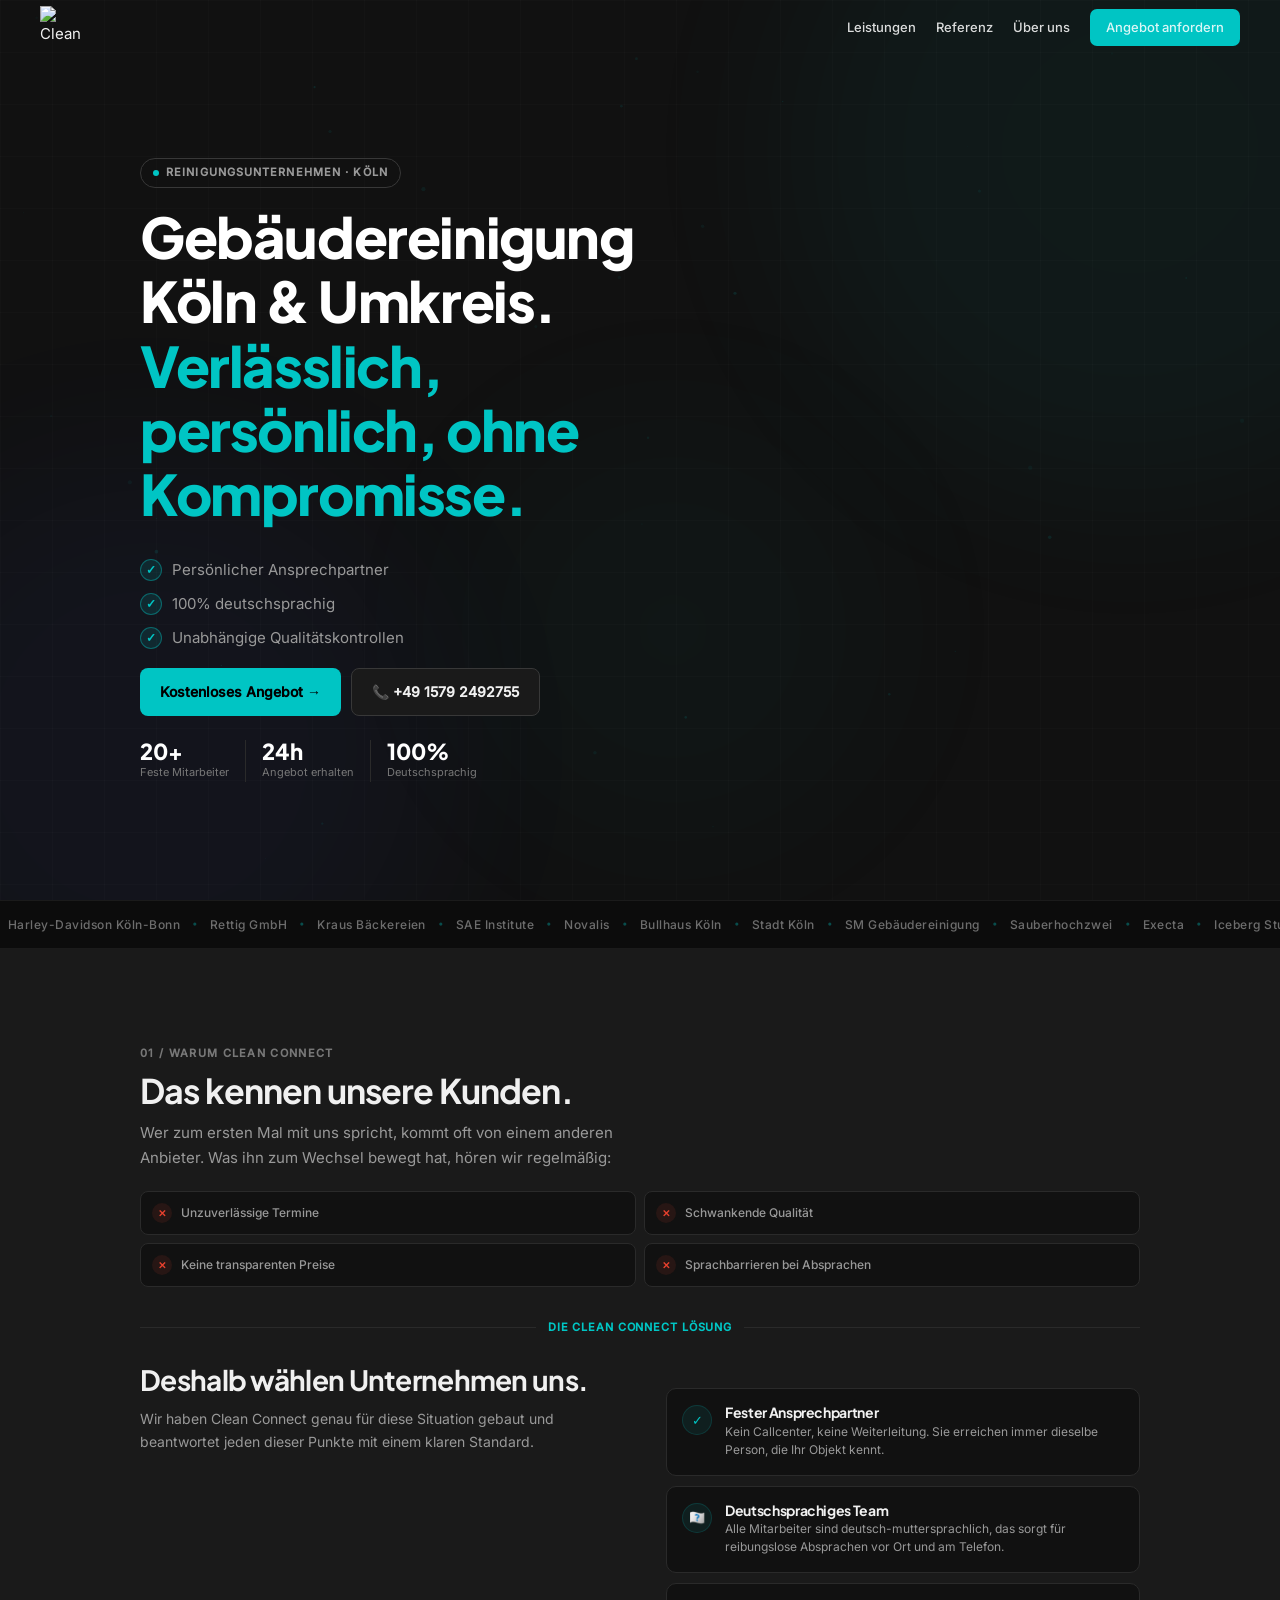
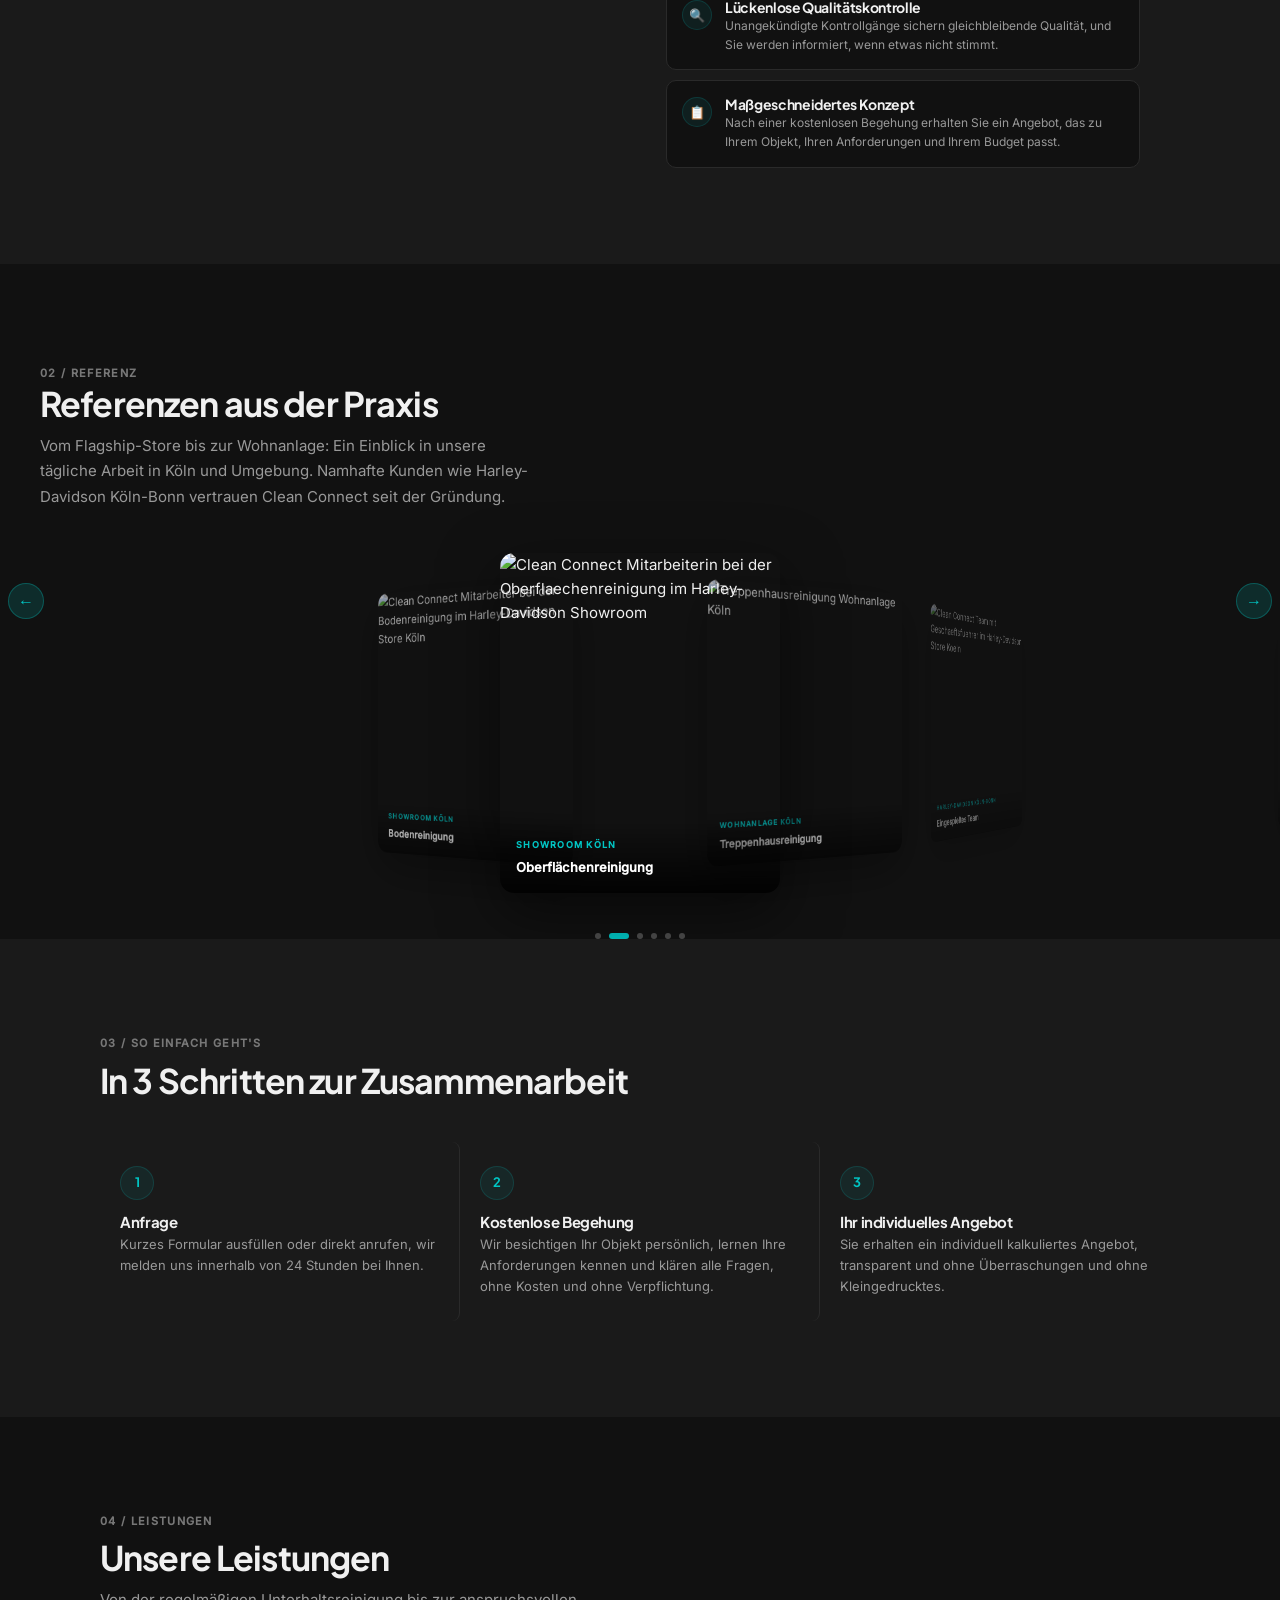
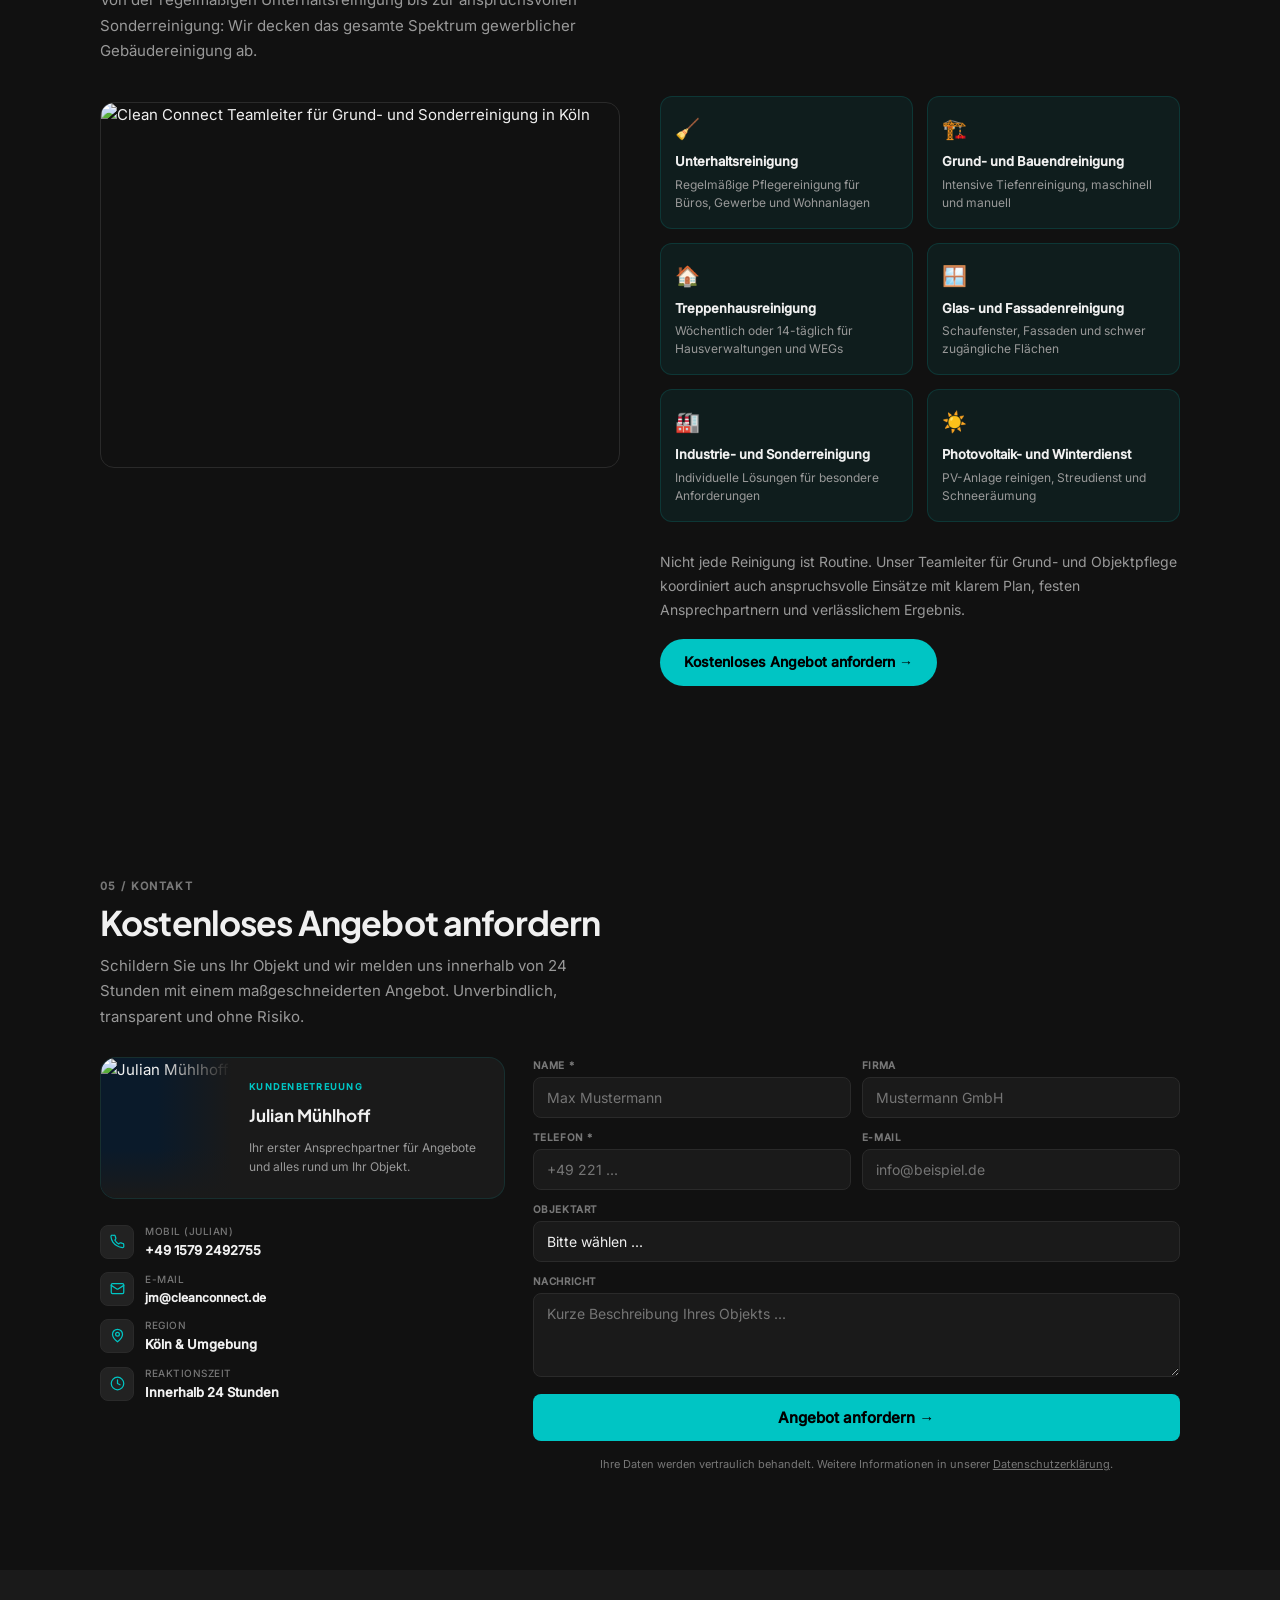
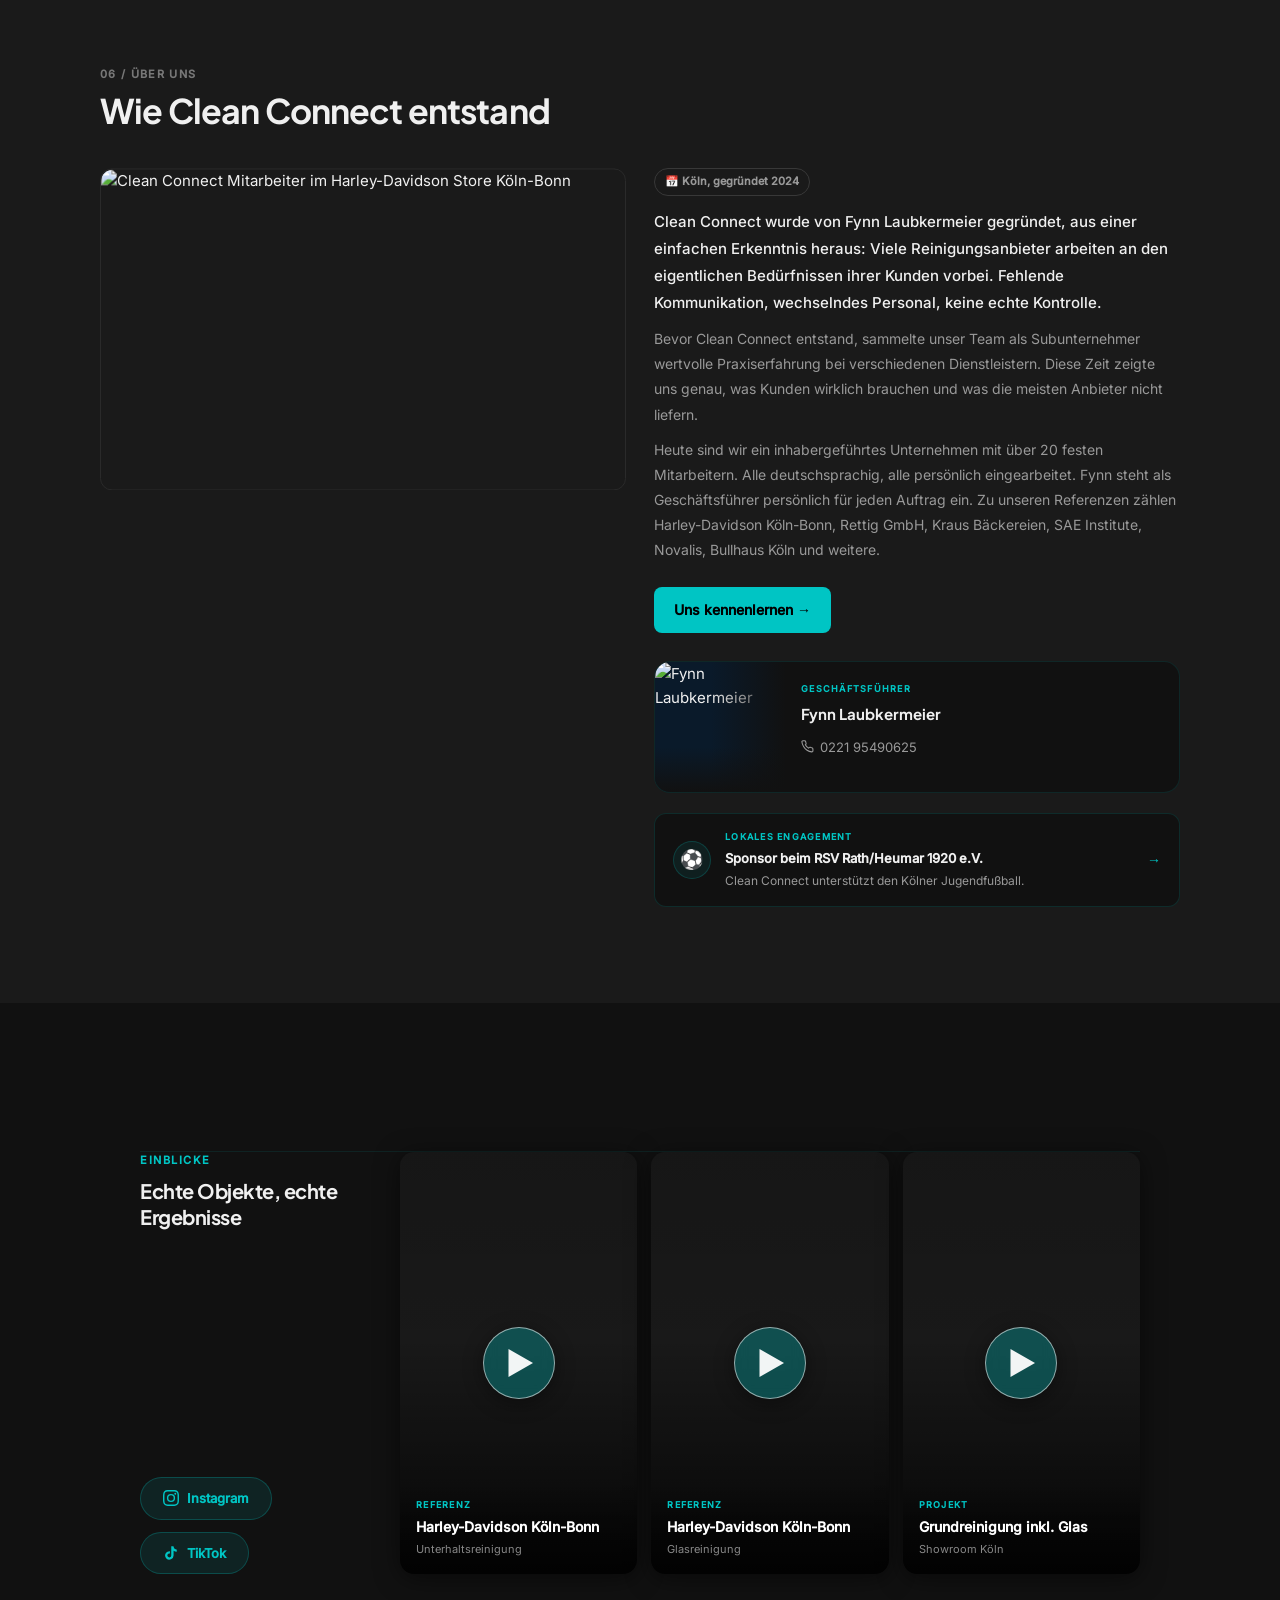
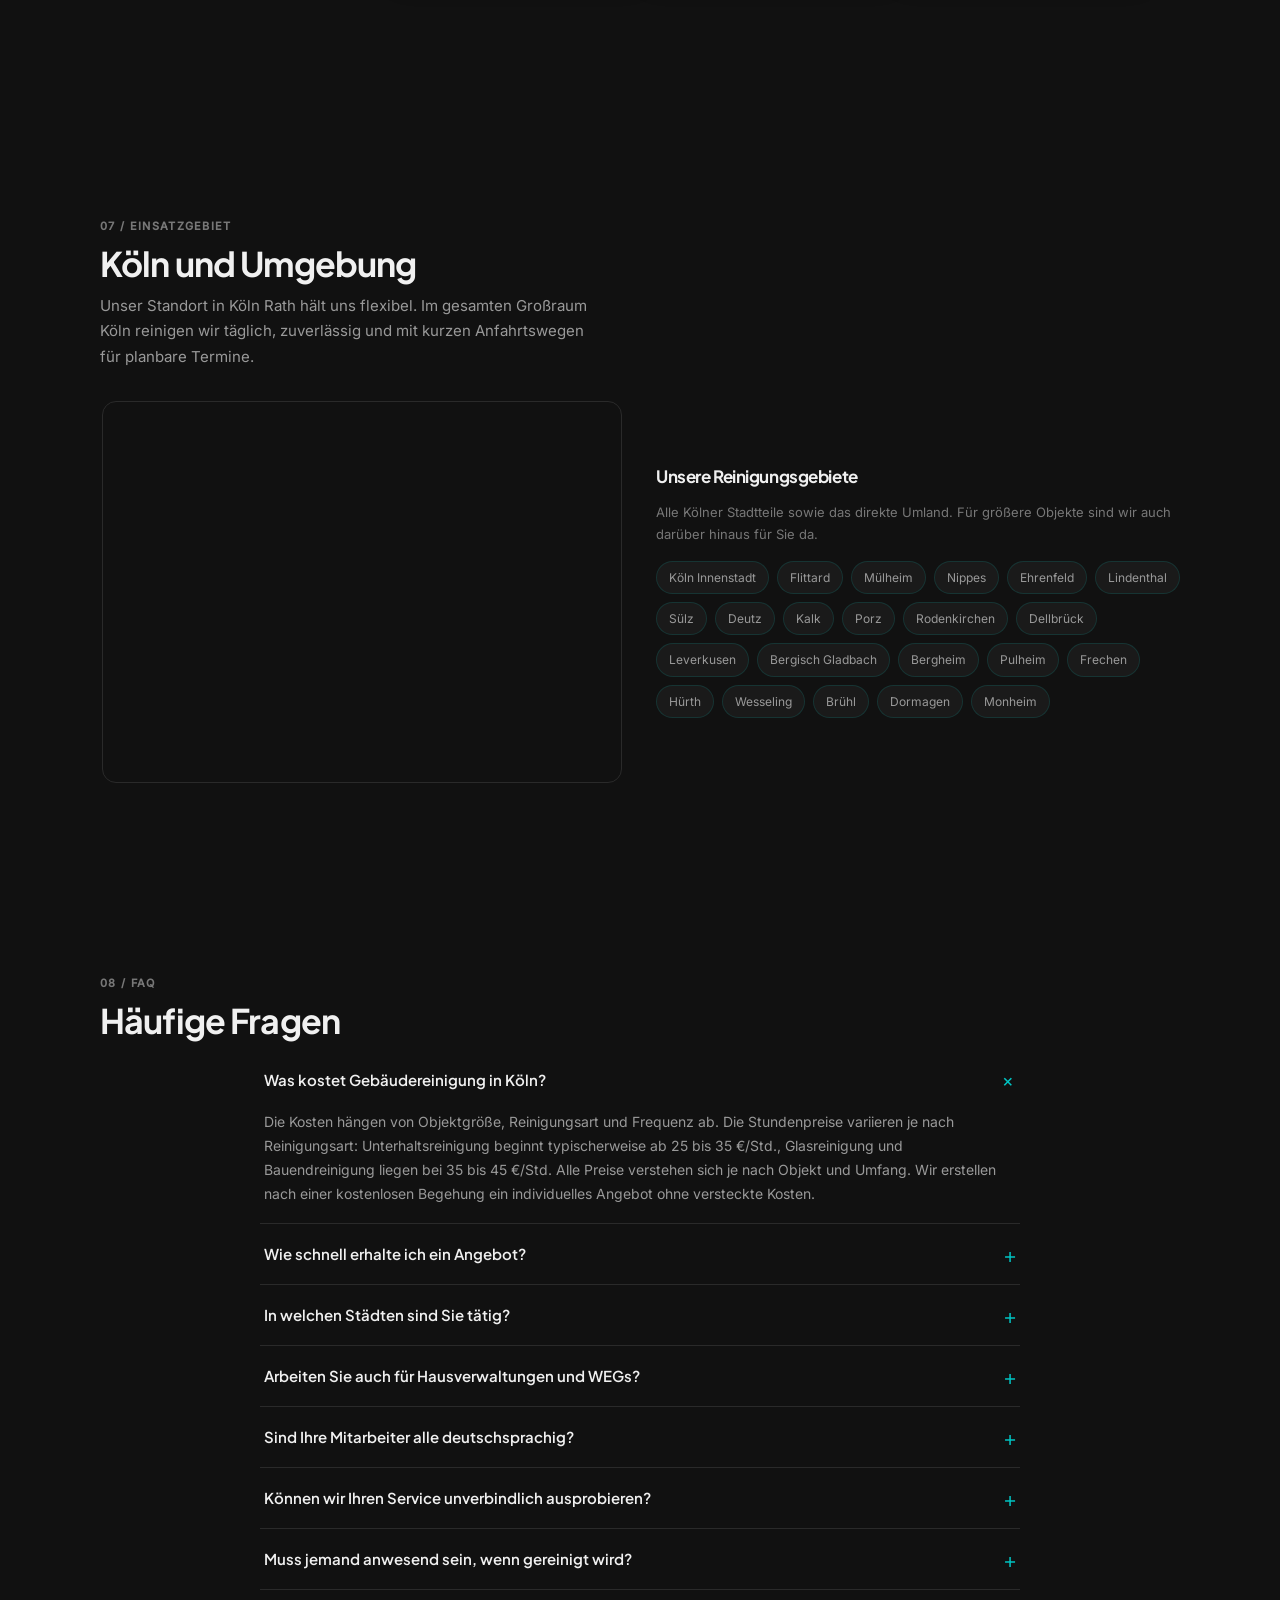
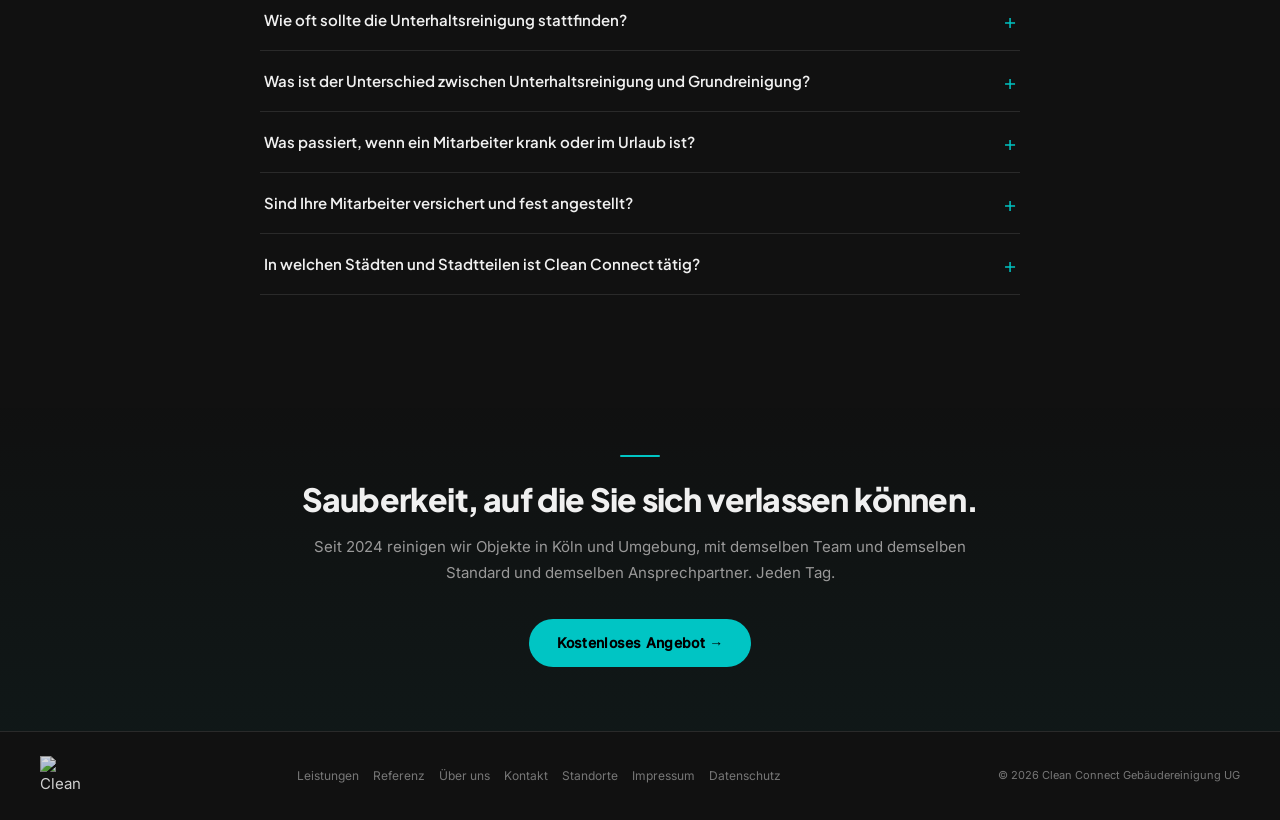
==== commit bfd64501: "Fix: Formular-Text 'stimmen zu' durch neutralen Datenschutz-Hinweis ersetzen Co-Authored-By: Claude " ====
--- a/index.html
+++ b/index.html
@@ -871,7 +871,7 @@
         <button type="submit" id="fsub" class="btn btn-p" style="width:100%;margin-top:6px;justify-content:center;font-size:15px;padding:14px">Angebot anfordern &#8594;</button>
         <p id="form-success" style="display:none;font-size:13px;color:#00c5c4;text-align:center;margin-top:10px">✓ Vielen Dank, Ihre Anfrage ist bei uns eingegangen. Wir melden uns innerhalb von 24 Stunden.</p>
         <p id="form-error" style="display:none;font-size:13px;color:#ff6b6b;text-align:center;margin-top:10px"></p>
-        <p style="font-size:11px;color:var(--mu);text-align:center;margin-top:4px">Mit dem Absenden stimmen Sie unserer Datenschutzerklärung zu. Ihre Daten werden vertraulich behandelt.</p>
+        <p style="font-size:11px;color:var(--mu);text-align:center;margin-top:4px">Ihre Daten werden vertraulich behandelt. Weitere Informationen in unserer <a href="datenschutz.html" style="color:var(--mu);text-decoration:underline">Datenschutzerklärung</a>.</p>
       </form>
       </div>
 
